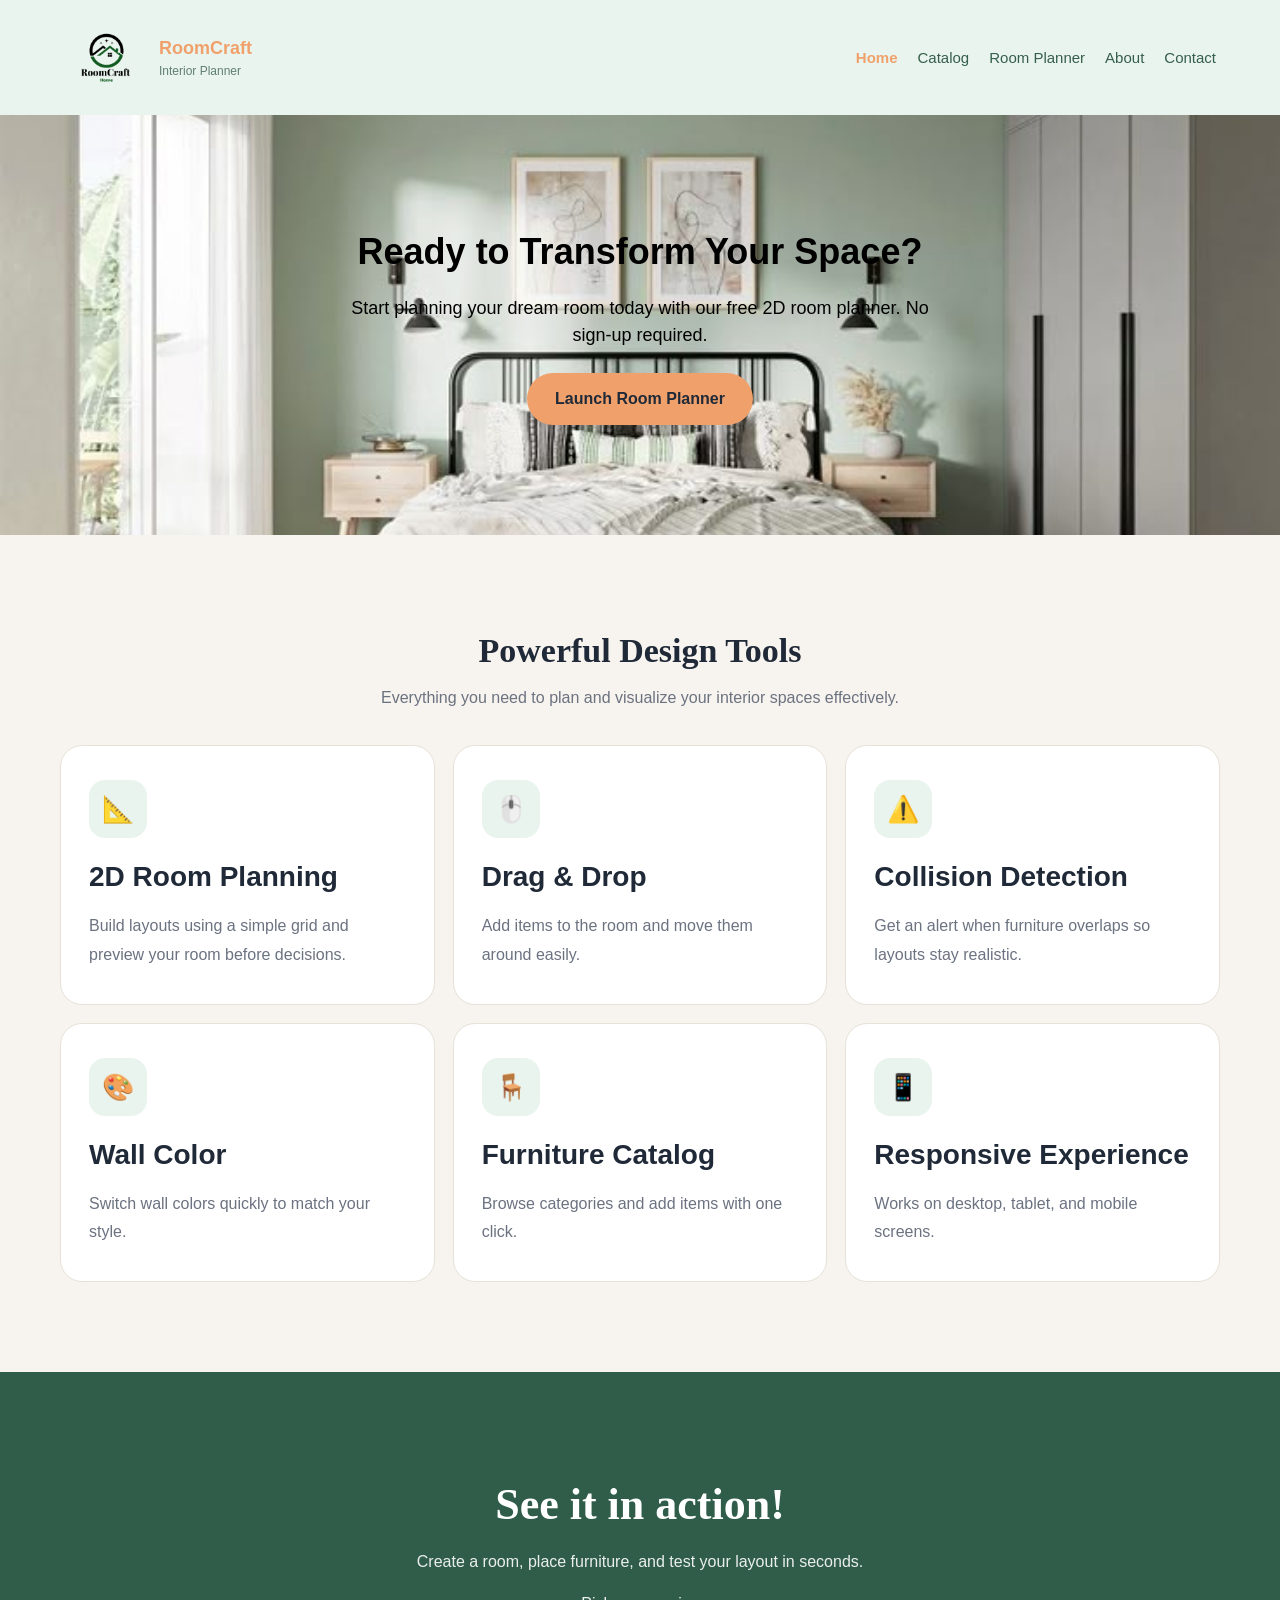
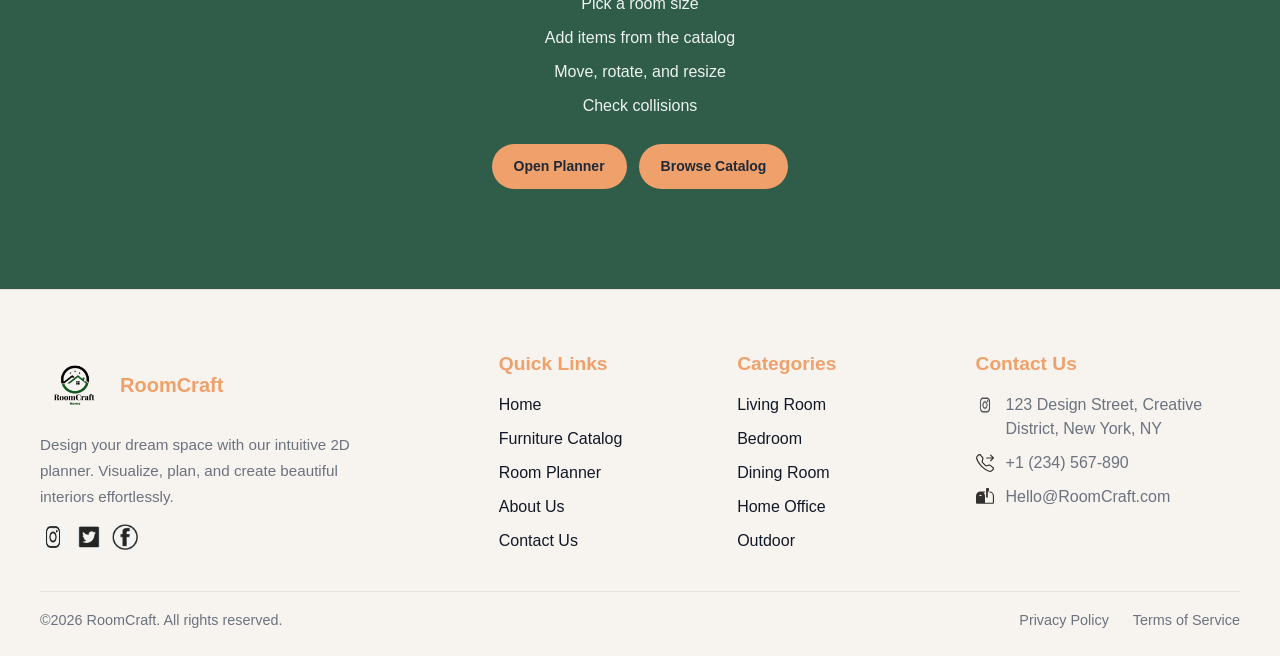
==== index.html @ 0f89c503 "uploaded everything 18/1" ====
<!DOCTYPE html>
<html lang="en">

<head>
  <meta charset="UTF-8" />
  <meta name="viewport" content="width=device-width, initial-scale=1.0" />
  <title>RoomCraft | Home</title>

  <link rel="stylesheet" href="./index.css">

</head>

<body>
  

 <header class="mainNavbar">

  <div class="navLogo">
    <a href="index.html" class="logo" aria-label="RoomCraft Home">
      <img src="/images/LOGO.png" alt="RoomCraft" class="logo-image">
      <span class="logo-text">
        <span class="logo-name">RoomCraft</span>
        <span class="logo-tagline">Interior Planner</span>
      </span>
    </a>
  </div>

  <button class="hamburgerBtn" id="hamburgerBtn" aria-label="Toggle menu">
    <span class="bar"></span>
    <span class="bar"></span>
    <span class="bar"></span>
  </button>

  <nav aria-label="Main navigation">
    <ul class="navLinks">
      <li><a href="index.html" aria-current="page">Home</a></li>
      <li><a href="catalog.html">Catalog</a></li>
      <li><a href="planner.html">Room Planner</a></li>
      <li><a href="about.html">About</a></li>
      <li><a href="contactUs.html">Contact</a></li>
    </ul>
  </nav>

</header>



  <main id="main">
    <section class="cta-section" aria-label="Room planner call to action">
      <div class="cta-container">

        <h1 class="cta-title">
          Ready to Transform Your Space?
        </h1>

        <p class="cta-description">
          Start planning your dream room today with our free 2D room planner.
          No sign-up required.
        </p>

        <a href="planner.html" class="button">
          Launch Room Planner
        </a>

      </div>
    </section>

    <section class="tools-section" aria-label="Design tools">
      <div class="tools-container">
        <header class="section-header">
          <h2 class="section-title">Powerful Design Tools</h2>
          <p class="section-subtitle">
            Everything you need to plan and visualize your interior spaces effectively.
          </p>
        </header>

        <div class="tools-grid">
  <article class="tool-card">
  <div class="tool-icon" aria-hidden="true">📐</div>
  <h3 class="tool-title">2D Room Planning</h3>
  <p class="tool-text">
    Build layouts using a simple grid and preview your room before decisions.
  </p>
</article>

<article class="tool-card">
  <div class="tool-icon" aria-hidden="true">🖱️</div>
  <h3 class="tool-title">Drag &amp; Drop</h3>
  <p class="tool-text">
    Add items to the room and move them around easily.
  </p>
</article>

<article class="tool-card">
  <div class="tool-icon" aria-hidden="true">⚠️</div>
  <h3 class="tool-title">Collision Detection</h3>
  <p class="tool-text">
    Get an alert when furniture overlaps so layouts stay realistic.
  </p>
</article>

<article class="tool-card">
  <div class="tool-icon" aria-hidden="true">🎨</div>
  <h3 class="tool-title">Wall Color</h3>
  <p class="tool-text">
    Switch wall colors quickly to match your style.
  </p>
</article>

<article class="tool-card">
  <div class="tool-icon" aria-hidden="true">🪑</div>
  <h3 class="tool-title">Furniture Catalog</h3>
  <p class="tool-text">
    Browse categories and add items with one click.
  </p>
</article>

<article class="tool-card">
  <div class="tool-icon" aria-hidden="true">📱</div>
  <h3 class="tool-title">Responsive Experience</h3>
  <p class="tool-text">
    Works on desktop, tablet, and mobile screens.
  </p>
</article>

</div>
      </div>
    </section>

   <section class="home-preview-section" aria-label="Preview">
  <div class="preview-container">
    <div class="preview-text">
      <h2 class="section-title">See it in action!</h2>
      <p class="section-subtitle">
        Create a room, place furniture, and test your layout in seconds.
      </p>

      <ul class="preview-list">
        <li>Pick a room size</li>
        <li>Add items from the catalog</li>
        <li>Move, rotate, and resize</li>
        <li>Check collisions</li>
      </ul>

      <div class="preview-actions">
        <a class="button" href="planner.html">Open Planner</a>
        <a class="button" href="catalog.html">Browse Catalog</a>
      </div>
    </div>

  </div>
</section>


  </main>

  <footer>
        <div class="footerContainer">

            <div class="footerBrand">
                <div class="footerLogo">
                    <img src="/images/LOGO.png" alt="website logo" class="logoIcon">
                    <span class="logoText">RoomCraft</span>
                </div>
                <p class="footerBrandDescription">
                    Design your dream space with our intuitive 2D planner. Visualize, plan, and create beautiful
                    interiors effortlessly.
                </p>
                <div class="socialMediaIcons">
                    <a href="www.instagram.com"><img src="/images/instegarmIcon.png" alt="room designer instegram"></a>
                    <a href="www.twitter.com"><img src="/images/twitter.png" alt="room designer twitter"></a>
                    <a href="www.facebook.com"><img src="/images/facebook.png" alt="room designer facebook"></a>

                </div>
            </div>

            <div class="footerSection">
                <h3>Quick Links</h3>
                <ul class="footerLinks">
                    <li><a href="index.html">Home</a></li>
                    <li><a href="catalog.html">Furniture Catalog</a></li>
                    <li><a href="planner.html">Room Planner</a></li>
                    <li><a href="about.html">About Us</a></li>
                    <li><a href=".......">Contact Us</a></li>
                </ul>
            </div>

            <div class="footerCategories">
                <h3>Categories</h3>
                <ul class="footerLinks">
                    <li><a href="..........">Living Room</a></li>
                    <li><a href=".........">Bedroom</a></li>
                    <li><a href=".........">Dining Room</a></li>
                    <li><a href=".....">Home Office</a></li>
                    <li><a href="........">Outdoor</a></li>
                </ul>
            </div>

            <div class="footerContactUs">
                <h3>Contact Us</h3>
                <ul class="footerContactOptions">
                    <li>
                        <img src="/images/instegarmIcon.png" alt="location icon" class="contactUsIcons">
                        <!-- span is inline unlike p -->
                        <span>123 Design Street, Creative District, New York, NY</span>
                    </li>
                    <li>
                        <img src="/images/telephone-forward-Clear.svg" alt="phone number icon" class="contactUsIcons">
                        <span>+1 (234) 567-890</span>
                    </li>
                    <li>
                        <img src="/images/mailboxBlack-flag.svg" alt="email icon" class="contactUsIcons">
                        <span>Hello@RoomCraft.com</span>
                    </li>
                </ul>
            </div>
        </div>

        <div class="footerBottom">
            <!-- &copy = c in a circle -->
            <p>&copy;2026 RoomCraft. All rights reserved.</p>
            <div class="footerLegalyLinks">
                <a href=".....">Privacy Policy</a>
                <a href=".....">Terms of Service</a>
            </div>
        </div>
    </footer>
<script src="index.js"></script>

</body>
</html>
---- index.css ----
/* RESET */
* {
  margin: 0;
  padding: 0;
  box-sizing: border-box;
}

/* BASE */
body {
  font-family: "Assistant", sans-serif;
  line-height: 1.5;
  font-optical-sizing: auto;
  color: #1f2937;
}

/* CONTAINERS */
.cta-container,
.tools-container,
.preview-container,
.footer-container {
  max-width: 1200px;
  margin: 0 auto;
  padding: 20px;
}

/* BUTTON */
.button {
  display: inline-block;
  padding: 12px 24px;
  text-decoration: none;
  font-size: 16px;
  font-weight: 600;
  border-radius: 8px;
  cursor: pointer;
}

/* NAVBAR */
.mainNavbar {
  position: sticky;
  top: 0;
  z-index: 9999;
  background-color: #eaf4ee;
  display: flex;
  align-items: center;
  justify-content: space-between;
  min-height: 72px;
  padding: 15px 5%;
}

/* LOGO */
.logo {
  text-decoration: none;
  display: flex;
  align-items: center;
  gap: 10px;
}

.logo-image {
  height: 85px;
  width: auto;
  display: block;
}

.logo-name {
  color: #f0a16b;
  font-size: 18px;
  font-weight: 700;
}

.logo-tagline {
  color: #5f7f71;
  font-size: 12px;
  display: block;
}

/* NAV LINKS */
.navLinks {
  list-style: none;
  display: flex;
  gap: 20px;
  align-items: center;
}

.navLinks a {
  text-decoration: none;
  color: #355f4b;
  font-size: 15px;
  font-weight: 500;
  padding: 0;
  border-radius: 0;
  background: transparent;
  transition: color 0.2s;
}

.navLinks a:hover {
  background: transparent;
  color: #f0a16b;
  font-weight: 700;
}

.navLinks a[aria-current="page"] {
  background: transparent;
  color: #f0a16b;
  font-weight: 700;
}

/* HEADER BUTTON */
.header-actions .button {
  background-color: #f0a16b;
  color: #1f2937;
  border-radius: 999px;
  padding: 10px 16px;
  font-size: 14px;
  font-weight: 700;
  transition: background-color 0.2s;
}

.header-actions .button:hover {
  background-color: #e89358;
}

/* HAMBURGER */
.hamburgerBtn {
  display: none;
  background: none;
  border: none;
  padding: 0;
  cursor: pointer;
}

.hamburgerBtn .bar {
  display: block;
  width: 25px;
  height: 3px;
  background-color: #355f4b;
  margin: 5px auto;
  transition: all 0.3s ease-in-out;
}

/* HERO */
.cta-section {
  position: relative;
  padding: 90px 20px;
  text-align: center;
  color: #000000;
  background-image: url("/images/ROOM.jpg");
  background-size: cover;
  background-position: center;
  background-repeat: no-repeat;
}

.cta-title {
  font-size: 36px;
  margin-bottom: 16px;
}

.cta-description {
  max-width: 600px;
  margin: 0 auto 24px;
  font-size: 18px;
}

.cta-section .button {
  background-color: #f0a16b;
  color: #1f2937;
  padding: 14px 28px;
  border-radius: 999px;
}

.cta-section .button:hover {
  background-color: #e89358;
}

/* TOOLS SECTION */
.tools-section {
  background-color: #f7f3ee;
  padding: 70px 20px;
}

.section-header {
  text-align: center;
  margin-bottom: 35px;
}

.section-title {
  font-family: "Georgia", "Times New Roman", serif;
  font-size: 34px;
  color: #1f2937;
  margin-bottom: 10px;
}

.section-subtitle {
  color: #6b7280;
  max-width: 650px;
  margin: 0 auto;
  font-size: 16px;
}

.tools-grid {
  display: grid;
  grid-template-columns: repeat(3, 1fr);
  gap: 18px;
}

.tool-card {
  background-color: #ffffff;
  border: 1px solid #e7e1d8;
  border-radius: 22px;
  padding: 34px 28px;
  box-shadow: none;
  transition: transform 0.2s, box-shadow 0.2s;
}

.tool-card:hover {
  box-shadow: 0 14px 30px rgba(0,0,0,0.08);
  transform: translateY(-3px);
}

.tool-icon {
  width: 58px;
  height: 58px;
  border-radius: 16px;
  background-color: #eaf4ee;
  display: flex;
  align-items: center;
  justify-content: center;
  margin-bottom: 18px;
  font-size: 26px;
  line-height: 1;
}

.tool-title {
  font-size: 28px;
  margin-bottom: 14px;
  color: #1f2937;
}

.tool-text {
  font-size: 16px;
  line-height: 1.8;
  color: #6b7280;
}

/* HOME PREVIEW SECTION */
.home-preview-section {
  background-color: #2f5d4a;
  padding: 80px 20px;
}

.home-preview-section .preview-container {
  display: flex;
  align-items: center;
  justify-content: space-between;
  gap: 32px;
}

.home-preview-section .preview-text {
  flex: 1;
  text-align: center;
  max-width: 720px;
  margin: 0 auto;
}

.home-preview-section .section-title {
  color: #ffffff;
  font-size: 44px;
  margin-bottom: 12px;
}

.home-preview-section .section-subtitle {
  color: rgba(255, 255, 255, 0.9);
  font-size: 16px;
  max-width: 560px;
  margin: 0 auto 18px;
}

.home-preview-section .preview-list {
  list-style: none;
  padding: 0;
  margin: 18px auto 0;
  max-width: 420px;
  color: rgba(255, 255, 255, 0.92);
}

.home-preview-section .preview-list li {
  margin: 10px 0;
}

.home-preview-section .preview-actions {
  margin-top: 26px;
  display: flex;
  justify-content: center;
  gap: 12px;
  flex-wrap: wrap;
}

.home-preview-section .button {
  background-color: #f0a16b;
  color: #1f2937;
  border-radius: 999px;
  padding: 12px 22px;
  font-size: 14px;
  font-weight: 700;
  text-decoration: none;
  display: inline-flex;
  align-items: center;
  justify-content: center;
  transition: background-color 0.2s, transform 0.2s;
}

.home-preview-section .button:hover {
  background-color: #e89358;
  transform: translateY(-2px);
}

/* PREVIEW IMAGE */
.preview-media img {
  width: 100%;
  height: auto;
  display: block;
  border-radius: 16px;
  border: 1px solid #e7e1d8;
}

/* FOOTER (looks like the screenshot) */
footer {
  background-color: #f7f3ee;
  border-top: 1px solid #e7e1d8;
  padding: 60px 20px 24px;
  margin-top: 0;
  color: #1f2937;
}

/* 4 columns on desktop */
.footerContainer {
  align-items: start;
  max-width: 1200px;
  margin: 0 auto;
  display: grid;
  grid-template-columns: 2fr 1fr 1fr 1.2fr;
  gap: 18px;
  padding: 0;
}

/* titles */
footer h3 {
  margin-top: 0;
  color: #f0a16b;
  font-size: 1.2rem;
  margin-bottom: 14px;
  font-weight: 700;
}

/* brand block */
.footerBrandDescription {
  font-size: 0.95rem;
  color: #6b7280;
  max-width: 320px;
  line-height: 1.7;
  margin-top: 10px;
}

.footerLogo {
  display: flex;
  align-items: center;
  gap: 10px;
  margin-bottom: 12px;
}

.footerLogo img {
  width: 70px;
  height: auto;
  object-fit: contain;
  mix-blend-mode: multiply;
}

.logoText {
  font-weight: 700;
  font-size: 1.25rem;
  color: #f0a16b;
}

/* social */
.socialMediaIcons {
  display: flex;
  gap: 10px;
  margin-top: 14px;
}

.socialMediaIcons img {
  width: 26px;
  height: 26px;
  display: block;
  opacity: 0.85;
}

/* lists */
.footerLinks,
.footerContactOptions {
  list-style: none;
  padding: 0;
  margin: 0;
}

.footerLinks li,
.footerContactOptions li {
  margin-bottom: 10px;
}

/* links */
.footerLinks a,
.footerContactOptions a {
  color: #111827;
  text-decoration: none;
}

.footerLinks a:hover,
.footerContactOptions a:hover {
  text-decoration: underline;
  color: #2f5d4a;
}

/* contact rows with icons */
.footerContactOptions li {
  display: flex;
  align-items: flex-start;
  gap: 12px;
  color: #6b7280;
}

.contactUsIcons {
  width: 18px;
  height: 18px;
  opacity: 0.8;
  margin-top: 3px;
}

/* bottom bar */
.footerBottom {
  max-width: 1200px;
  margin: 28px auto 0;
  padding-top: 18px;
  border-top: 1px solid #e7e1d8;
  display: flex;
  align-items: center;
  justify-content: space-between;
  gap: 12px;
  font-size: 0.9rem;
  color: #6b7280;
}

.footerBottom p {
  margin: 0;
}

.footerLegalyLinks a {
  color: #6b7280;
  text-decoration: none;
  margin-left: 20px;
}

.footerLegalyLinks a:hover {
  text-decoration: underline;
  color: #2f5d4a;
}

/* responsive footer */
@media (max-width: 900px) {
  .footerContainer {
    grid-template-columns: 1fr 1fr;
  }
}

@media (max-width: 480px) {
  .footerContainer {
    grid-template-columns: 1fr;
  }

  .footerBottom {
    flex-direction: column;
    text-align: center;
  }

  .footerLegalyLinks a {
    margin-left: 12px;
    margin-right: 12px;
  }
}

/* RESPONSIVE */
@media (max-width: 1024px) {
  .tools-grid {
    grid-template-columns: repeat(2, 1fr);
  }

  .home-preview-section .preview-container {
    flex-direction: column;
  }
}

@media (max-width: 768px) {
  /* hamburger visible like catalog */
  .mainNavbar {
    position: relative;
    flex-wrap: wrap;
    gap: 10px;
  }

  .hamburgerBtn {
    display: block;
  }

  .navLinks {
    display: none;
    flex-direction: column;
    width: 100%;
    position: absolute;
    top: 72px;
    left: 0;
    background-color: #eaf4ee;
    padding: 20px 0;
    box-shadow: 0 5px 10px rgba(0,0,0,0.1);
    text-align: center;
    gap: 22px;
    z-index: 100;
  }

  .navLinks.nav-active {
    display: flex;
  }

  .navLinks a {
    width: 100%;
    text-align: center;
    font-size: 18px;
  }

  .tools-grid {
    grid-template-columns: 1fr;
  }

  @media (min-width: 768px) {
    .footerBottom {
      flex-direction: row;
      justify-content: space-between;
    }
  }
}

@media (min-width: 768px) {
  .footerBottom {
    flex-direction: row;
    justify-content: space-between;
  }
}

@media (max-width: 480px) {
  .cta-title {
    font-size: 28px;
  }

  .cta-description {
    font-size: 16px;
  }

  .home-preview-section .section-title {
    font-size: 34px;
  }
}
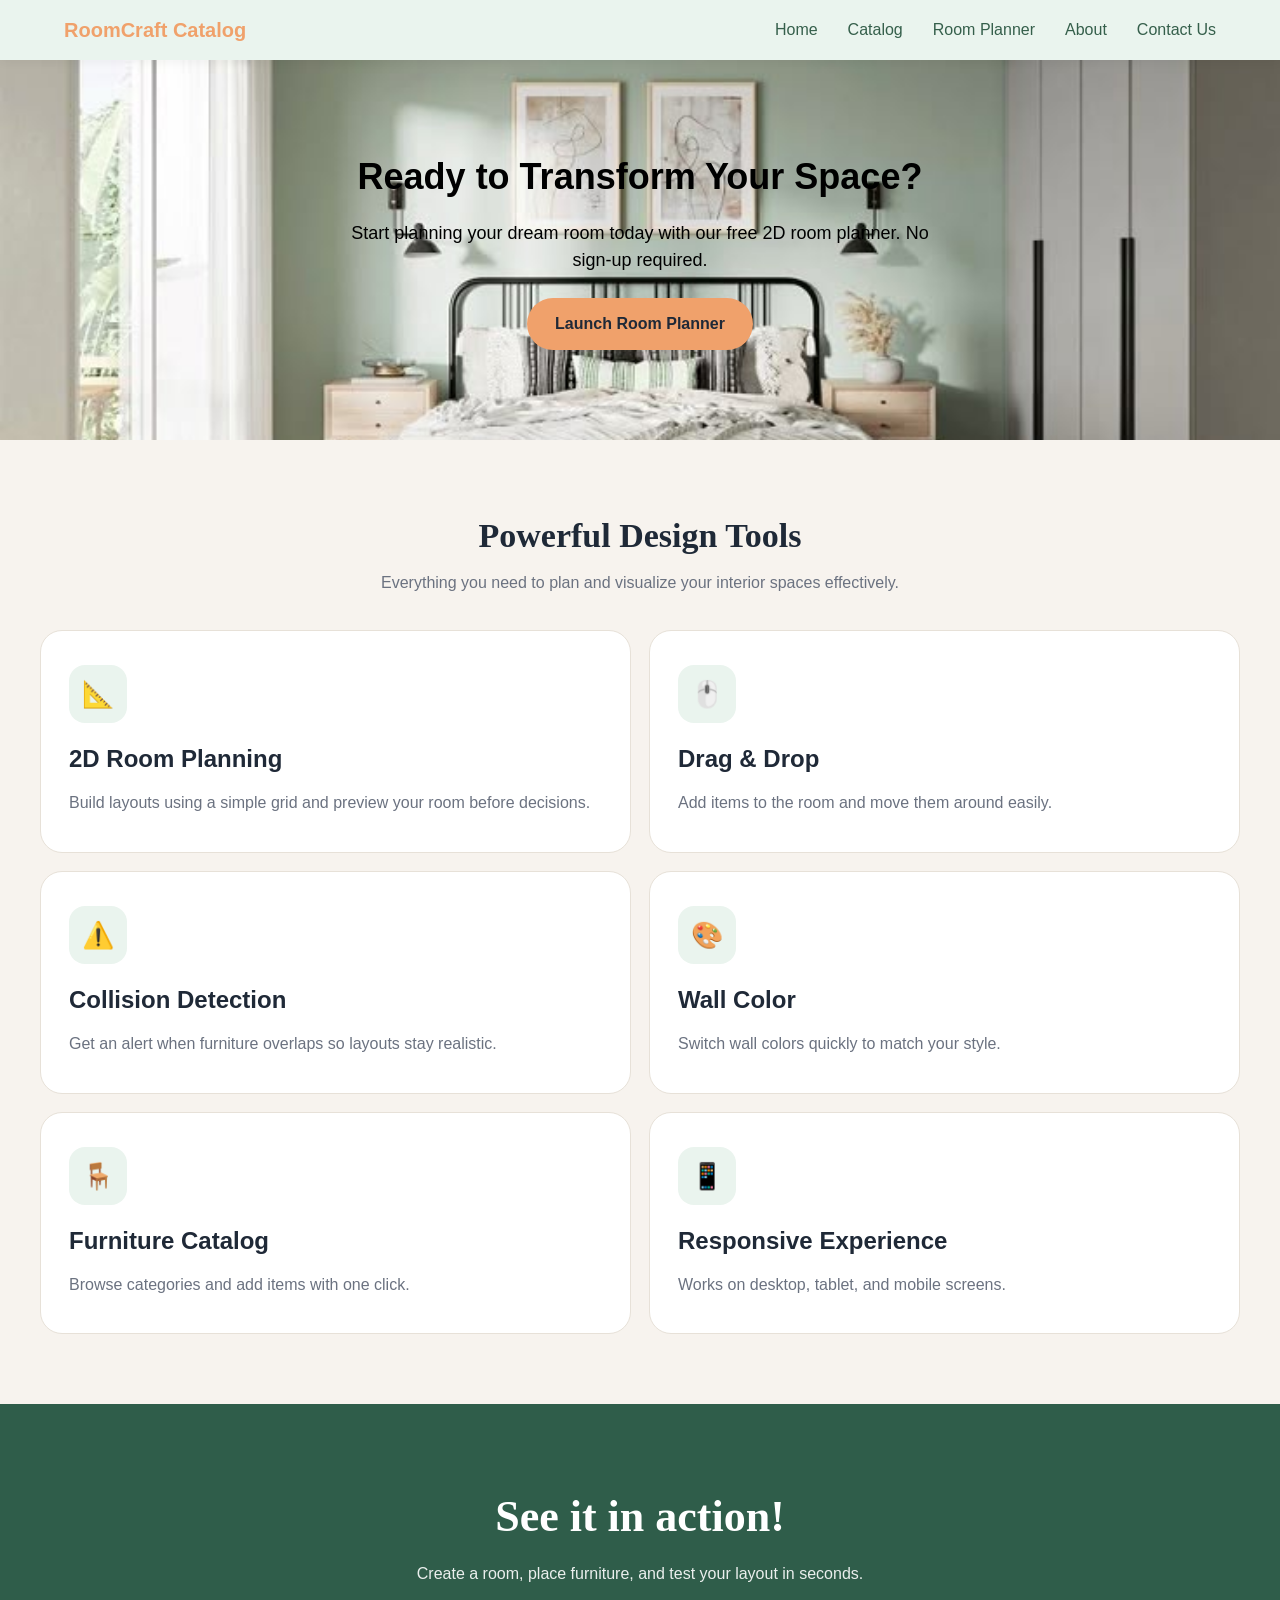
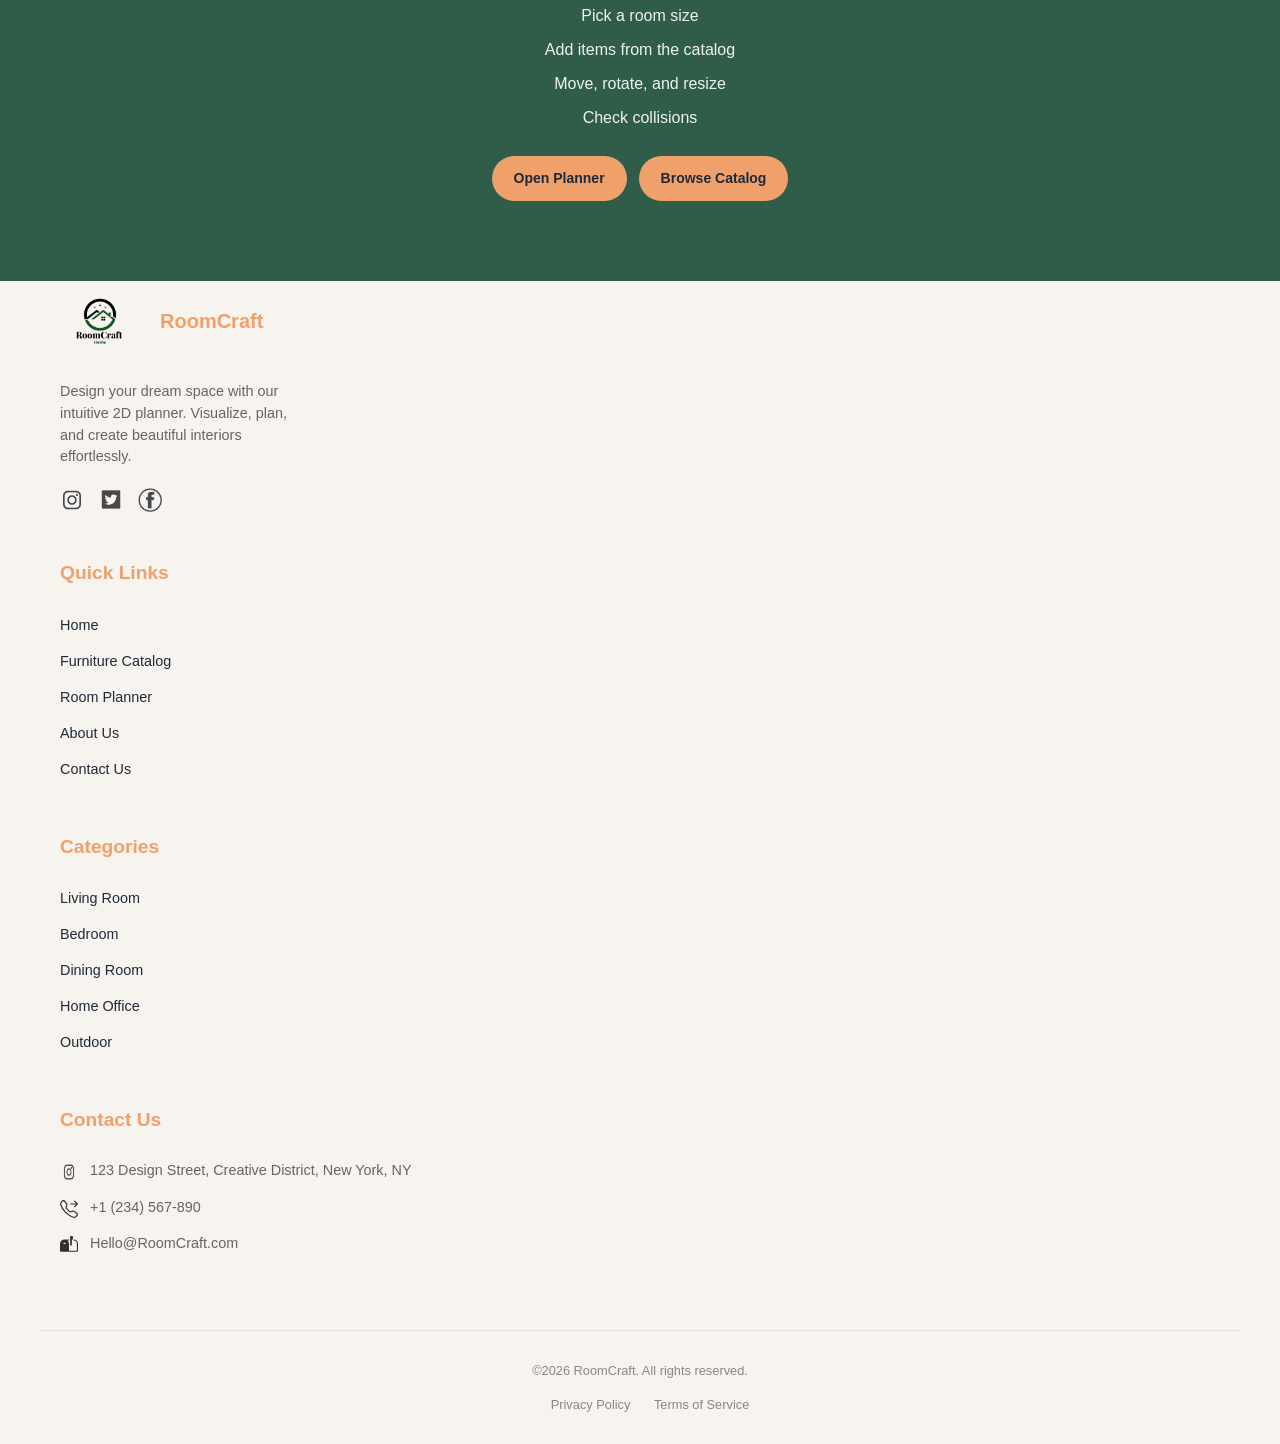
==== commit c249e40e: "Arrange the header and textt on the home page" ====
--- a/index.html
+++ b/index.html
@@ -10,156 +10,129 @@
 
 </head>
 
+  
+
 <body>
-  
-
- <header class="mainNavbar">
-
-  <div class="navLogo">
-    <a href="index.html" class="logo" aria-label="RoomCraft Home">
-      <img src="/images/LOGO.png" alt="RoomCraft" class="logo-image">
-      <span class="logo-text">
-        <span class="logo-name">RoomCraft</span>
-        <span class="logo-tagline">Interior Planner</span>
-      </span>
-    </a>
-  </div>
-
-  <button class="hamburgerBtn" id="hamburgerBtn" aria-label="Toggle menu">
-    <span class="bar"></span>
-    <span class="bar"></span>
-    <span class="bar"></span>
-  </button>
-
-  <nav aria-label="Main navigation">
-    <ul class="navLinks">
-      <li><a href="index.html" aria-current="page">Home</a></li>
-      <li><a href="catalog.html">Catalog</a></li>
-      <li><a href="planner.html">Room Planner</a></li>
-      <li><a href="about.html">About</a></li>
-      <li><a href="contactUs.html">Contact</a></li>
-    </ul>
-  </nav>
-
-</header>
-
-
-
-  <main id="main">
-    <section class="cta-section" aria-label="Room planner call to action">
-      <div class="cta-container">
-
-        <h1 class="cta-title">
-          Ready to Transform Your Space?
-        </h1>
-
-        <p class="cta-description">
-          Start planning your dream room today with our free 2D room planner.
-          No sign-up required.
+    <header class="mainNavbar">
+
+        <div class="navLogo">
+            <span class="logoText">RoomCraft Catalog</span>
+        </div>
+
+        <button class="hamburgerBtn" id="hamburgerBtn">
+            <span class="bar"></span>
+            <span class="bar"></span>
+            <span class="bar"></span>
+        </button>
+
+        <nav>
+            <ul class="navLinks">
+                <li><a href="index.html">Home</a></li>
+                <li><a href="catalog.html">Catalog</a></li>
+                <li><a href="planner.html">Room Planner</a></li>
+                <li><a href="about.html">About</a></li>
+                <li><a href="contactUs.html">Contact Us</a></li>
+            </ul>
+        </nav>
+
+    </header>
+
+
+
+
+ <main id="main">
+  <section class="ctaSection" aria-label="Room planner call to action">
+    <div class="ctaContainer container">
+      <h1 class="ctaTitle">Ready to Transform Your Space?</h1>
+
+      <p class="ctaDescription">
+        Start planning your dream room today with our free 2D room planner.
+        No sign-up required.
+      </p>
+
+      <a href="planner.html" class="button">Launch Room Planner</a>
+    </div>
+  </section>
+
+  <section class="toolsSection" aria-label="Design tools">
+    <div class="toolsContainer container">
+      <header class="sectionHeader">
+        <h2 class="sectionTitle">Powerful Design Tools</h2>
+        <p class="sectionSubtitle">
+          Everything you need to plan and visualize your interior spaces effectively.
         </p>
-
-        <a href="planner.html" class="button">
-          Launch Room Planner
-        </a>
-
-      </div>
-    </section>
-
-    <section class="tools-section" aria-label="Design tools">
-      <div class="tools-container">
-        <header class="section-header">
-          <h2 class="section-title">Powerful Design Tools</h2>
-          <p class="section-subtitle">
-            Everything you need to plan and visualize your interior spaces effectively.
-          </p>
-        </header>
-
-        <div class="tools-grid">
-  <article class="tool-card">
-  <div class="tool-icon" aria-hidden="true">📐</div>
-  <h3 class="tool-title">2D Room Planning</h3>
-  <p class="tool-text">
-    Build layouts using a simple grid and preview your room before decisions.
-  </p>
-</article>
-
-<article class="tool-card">
-  <div class="tool-icon" aria-hidden="true">🖱️</div>
-  <h3 class="tool-title">Drag &amp; Drop</h3>
-  <p class="tool-text">
-    Add items to the room and move them around easily.
-  </p>
-</article>
-
-<article class="tool-card">
-  <div class="tool-icon" aria-hidden="true">⚠️</div>
-  <h3 class="tool-title">Collision Detection</h3>
-  <p class="tool-text">
-    Get an alert when furniture overlaps so layouts stay realistic.
-  </p>
-</article>
-
-<article class="tool-card">
-  <div class="tool-icon" aria-hidden="true">🎨</div>
-  <h3 class="tool-title">Wall Color</h3>
-  <p class="tool-text">
-    Switch wall colors quickly to match your style.
-  </p>
-</article>
-
-<article class="tool-card">
-  <div class="tool-icon" aria-hidden="true">🪑</div>
-  <h3 class="tool-title">Furniture Catalog</h3>
-  <p class="tool-text">
-    Browse categories and add items with one click.
-  </p>
-</article>
-
-<article class="tool-card">
-  <div class="tool-icon" aria-hidden="true">📱</div>
-  <h3 class="tool-title">Responsive Experience</h3>
-  <p class="tool-text">
-    Works on desktop, tablet, and mobile screens.
-  </p>
-</article>
-
-</div>
-      </div>
-    </section>
-
-   <section class="home-preview-section" aria-label="Preview">
-  <div class="preview-container">
-    <div class="preview-text">
-      <h2 class="section-title">See it in action!</h2>
-      <p class="section-subtitle">
-        Create a room, place furniture, and test your layout in seconds.
-      </p>
-
-      <ul class="preview-list">
-        <li>Pick a room size</li>
-        <li>Add items from the catalog</li>
-        <li>Move, rotate, and resize</li>
-        <li>Check collisions</li>
-      </ul>
-
-      <div class="preview-actions">
-        <a class="button" href="planner.html">Open Planner</a>
-        <a class="button" href="catalog.html">Browse Catalog</a>
+      </header>
+
+      <div class="toolsGrid">
+        <article class="toolCard">
+          <div class="toolIcon" aria-hidden="true">📐</div>
+          <h3 class="toolTitle">2D Room Planning</h3>
+          <p class="toolText">Build layouts using a simple grid and preview your room before decisions.</p>
+        </article>
+
+        <article class="toolCard">
+          <div class="toolIcon" aria-hidden="true">🖱️</div>
+          <h3 class="toolTitle">Drag &amp; Drop</h3>
+          <p class="toolText">Add items to the room and move them around easily.</p>
+        </article>
+
+        <article class="toolCard">
+          <div class="toolIcon" aria-hidden="true">⚠️</div>
+          <h3 class="toolTitle">Collision Detection</h3>
+          <p class="toolText">Get an alert when furniture overlaps so layouts stay realistic.</p>
+        </article>
+
+        <article class="toolCard">
+          <div class="toolIcon" aria-hidden="true">🎨</div>
+          <h3 class="toolTitle">Wall Color</h3>
+          <p class="toolText">Switch wall colors quickly to match your style.</p>
+        </article>
+
+        <article class="toolCard">
+          <div class="toolIcon" aria-hidden="true">🪑</div>
+          <h3 class="toolTitle">Furniture Catalog</h3>
+          <p class="toolText">Browse categories and add items with one click.</p>
+        </article>
+
+        <article class="toolCard">
+          <div class="toolIcon" aria-hidden="true">📱</div>
+          <h3 class="toolTitle">Responsive Experience</h3>
+          <p class="toolText">Works on desktop, tablet, and mobile screens.</p>
+        </article>
       </div>
     </div>
-
-  </div>
-</section>
-
-
-  </main>
-
-  <footer>
+  </section>
+
+  <section class="homePreviewSection" aria-label="Preview">
+    <div class="previewContainer container">
+      <div class="previewText">
+        <h2 class="sectionTitle">See it in action!</h2>
+        <p class="sectionSubtitle">
+          Create a room, place furniture, and test your layout in seconds.
+        </p>
+
+        <ul class="previewList">
+          <li>Pick a room size</li>
+          <li>Add items from the catalog</li>
+          <li>Move, rotate, and resize</li>
+          <li>Check collisions</li>
+        </ul>
+
+        <div class="previewActions">
+          <a class="button" href="planner.html">Open Planner</a>
+          <a class="button" href="catalog.html">Browse Catalog</a>
+        </div>
+      </div>
+    </div>
+  </section>
+</main>
+
+   <footer>
         <div class="footerContainer">
 
             <div class="footerBrand">
                 <div class="footerLogo">
-                    <img src="/images/LOGO.png" alt="website logo" class="logoIcon">
+                    <img src="./images/LOGO.png" alt="website logo" class="logoIcon">
                     <span class="logoText">RoomCraft</span>
                 </div>
                 <p class="footerBrandDescription">
@@ -167,9 +140,9 @@
                     interiors effortlessly.
                 </p>
                 <div class="socialMediaIcons">
-                    <a href="www.instagram.com"><img src="/images/instegarmIcon.png" alt="room designer instegram"></a>
-                    <a href="www.twitter.com"><img src="/images/twitter.png" alt="room designer twitter"></a>
-                    <a href="www.facebook.com"><img src="/images/facebook.png" alt="room designer facebook"></a>
+                    <a href="www.instagram.com"><img src="./images/instegarmIcon.png" alt="room designer instegram"></a>
+                    <a href="www.twitter.com"><img src="./images/twitter.png" alt="room designer twitter"></a>
+                    <a href="www.facebook.com"><img src="./images/facebook.png" alt="room designer facebook"></a>
 
                 </div>
             </div>
@@ -181,7 +154,7 @@
                     <li><a href="catalog.html">Furniture Catalog</a></li>
                     <li><a href="planner.html">Room Planner</a></li>
                     <li><a href="about.html">About Us</a></li>
-                    <li><a href=".......">Contact Us</a></li>
+                    <li><a href="contactUs.html">Contact Us</a></li>
                 </ul>
             </div>
 
@@ -200,16 +173,16 @@
                 <h3>Contact Us</h3>
                 <ul class="footerContactOptions">
                     <li>
-                        <img src="/images/instegarmIcon.png" alt="location icon" class="contactUsIcons">
+                        <img src="./images/instegarmIcon.png" alt="location icon" class="contactUsIcons">
                         <!-- span is inline unlike p -->
                         <span>123 Design Street, Creative District, New York, NY</span>
                     </li>
                     <li>
-                        <img src="/images/telephone-forward-Clear.svg" alt="phone number icon" class="contactUsIcons">
+                        <img src="./images/telephone-forward-Clear.svg" alt="phone number icon" class="contactUsIcons">
                         <span>+1 (234) 567-890</span>
                     </li>
                     <li>
-                        <img src="/images/mailboxBlack-flag.svg" alt="email icon" class="contactUsIcons">
+                        <img src="./images/mailboxBlack-flag.svg" alt="email icon" class="contactUsIcons">
                         <span>Hello@RoomCraft.com</span>
                     </li>
                 </ul>
@@ -228,4 +201,5 @@
 <script src="index.js"></script>
 
 </body>
+
 </html>
--- a/index.css
+++ b/index.css
@@ -5,25 +5,23 @@
   box-sizing: border-box;
 }
 
-/* BASE */
+/* PAGE BASE */
+html,
+body {
+  width: 100%;
+  height: 100%;
+}
+
 body {
   font-family: "Assistant", sans-serif;
+  background-color: #f7f3ee;
+  color: #1f2937;
   line-height: 1.5;
-  font-optical-sizing: auto;
-  color: #1f2937;
-}
-
-/* CONTAINERS */
-.cta-container,
-.tools-container,
-.preview-container,
-.footer-container {
-  max-width: 1200px;
-  margin: 0 auto;
-  padding: 20px;
-}
-
-/* BUTTON */
+  margin: 0;
+  padding: 0;
+}
+
+/* SHARED */
 .button {
   display: inline-block;
   padding: 12px 24px;
@@ -34,189 +32,129 @@
   cursor: pointer;
 }
 
-/* NAVBAR */
+/* NAVBAR  */
 .mainNavbar {
+  display: flex;
+  justify-content: space-between;
+  align-items: center;
+  padding: 15px 5%;
+  background-color: #eaf4ee;
+  box-shadow: 0 2px 10px rgba(0, 0, 0, 0.05);
   position: sticky;
   top: 0;
-  z-index: 9999;
-  background-color: #eaf4ee;
-  display: flex;
-  align-items: center;
-  justify-content: space-between;
-  min-height: 72px;
-  padding: 15px 5%;
-}
-
-/* LOGO */
-.logo {
-  text-decoration: none;
-  display: flex;
-  align-items: center;
-  gap: 10px;
-}
-
-.logo-image {
-  height: 85px;
-  width: auto;
-  display: block;
-}
-
-.logo-name {
-  color: #f0a16b;
-  font-size: 18px;
-  font-weight: 700;
-}
-
-.logo-tagline {
-  color: #5f7f71;
-  font-size: 12px;
-  display: block;
-}
-
-/* NAV LINKS */
+  z-index: 1000;
+}
+
 .navLinks {
+  display: flex;
+  gap: 30px;
   list-style: none;
-  display: flex;
-  gap: 20px;
-  align-items: center;
+  align-items: center;
+  margin: 0;
+  padding: 0;
 }
 
 .navLinks a {
   text-decoration: none;
   color: #355f4b;
-  font-size: 15px;
   font-weight: 500;
-  padding: 0;
-  border-radius: 0;
-  background: transparent;
-  transition: color 0.2s;
+  transition: color 0.3s;
 }
 
 .navLinks a:hover {
-  background: transparent;
   color: #f0a16b;
   font-weight: 700;
 }
 
 .navLinks a[aria-current="page"] {
-  background: transparent;
   color: #f0a16b;
   font-weight: 700;
 }
 
-/* HEADER BUTTON */
-.header-actions .button {
-  background-color: #f0a16b;
-  color: #1f2937;
-  border-radius: 999px;
-  padding: 10px 16px;
-  font-size: 14px;
-  font-weight: 700;
-  transition: background-color 0.2s;
-}
-
-.header-actions .button:hover {
-  background-color: #e89358;
-}
-
-/* HAMBURGER */
 .hamburgerBtn {
   display: none;
-  background: none;
-  border: none;
-  padding: 0;
-  cursor: pointer;
-}
-
-.hamburgerBtn .bar {
-  display: block;
-  width: 25px;
-  height: 3px;
-  background-color: #355f4b;
-  margin: 5px auto;
-  transition: all 0.3s ease-in-out;
-}
-
-/* HERO */
-.cta-section {
-  position: relative;
+}
+
+/* HERO SECTION */
+.ctaSection {
   padding: 90px 20px;
   text-align: center;
-  color: #000000;
+  color: #000;
   background-image: url("/images/ROOM.jpg");
   background-size: cover;
   background-position: center;
   background-repeat: no-repeat;
 }
 
-.cta-title {
+.ctaTitle {
   font-size: 36px;
   margin-bottom: 16px;
 }
 
-.cta-description {
+.ctaDescription {
   max-width: 600px;
   margin: 0 auto 24px;
   font-size: 18px;
 }
 
-.cta-section .button {
+.ctaSection .button {
   background-color: #f0a16b;
   color: #1f2937;
   padding: 14px 28px;
   border-radius: 999px;
 }
 
-.cta-section .button:hover {
+.ctaSection .button:hover {
   background-color: #e89358;
 }
 
 /* TOOLS SECTION */
-.tools-section {
+.toolsSection {
   background-color: #f7f3ee;
   padding: 70px 20px;
 }
 
-.section-header {
+.sectionHeader {
   text-align: center;
   margin-bottom: 35px;
 }
 
-.section-title {
+.sectionTitle {
   font-family: "Georgia", "Times New Roman", serif;
   font-size: 34px;
   color: #1f2937;
   margin-bottom: 10px;
 }
 
-.section-subtitle {
+.sectionSubtitle {
   color: #6b7280;
   max-width: 650px;
   margin: 0 auto;
   font-size: 16px;
 }
 
-.tools-grid {
+.toolsGrid {
   display: grid;
-  grid-template-columns: repeat(3, 1fr);
+  grid-template-columns: 1fr 1fr;
   gap: 18px;
-}
-
-.tool-card {
+  max-width: 1200px;
+  margin: 0 auto;
+}
+
+.toolCard {
   background-color: #ffffff;
   border: 1px solid #e7e1d8;
   border-radius: 22px;
   padding: 34px 28px;
-  box-shadow: none;
   transition: transform 0.2s, box-shadow 0.2s;
 }
 
-.tool-card:hover {
-  box-shadow: 0 14px 30px rgba(0,0,0,0.08);
+.toolCard:hover {
+  box-shadow: 0 14px 30px rgba(0, 0, 0, 0.08);
   transform: translateY(-3px);
 }
 
-.tool-icon {
+.toolIcon {
   width: 58px;
   height: 58px;
   border-radius: 16px;
@@ -229,52 +167,49 @@
   line-height: 1;
 }
 
-.tool-title {
-  font-size: 28px;
-  margin-bottom: 14px;
-  color: #1f2937;
-}
-
-.tool-text {
+.toolTitle {
+  font-size: 24px;
+  margin-bottom: 12px;
+  color: #1f2937;
+}
+
+.toolText {
   font-size: 16px;
   line-height: 1.8;
   color: #6b7280;
 }
 
 /* HOME PREVIEW SECTION */
-.home-preview-section {
+.homePreviewSection {
   background-color: #2f5d4a;
   padding: 80px 20px;
 }
 
-.home-preview-section .preview-container {
-  display: flex;
-  align-items: center;
-  justify-content: space-between;
-  gap: 32px;
-}
-
-.home-preview-section .preview-text {
-  flex: 1;
+.previewContainer {
+  max-width: 1200px;
+  margin: 0 auto;
+}
+
+.previewText {
   text-align: center;
   max-width: 720px;
   margin: 0 auto;
 }
 
-.home-preview-section .section-title {
+.homePreviewSection .sectionTitle {
   color: #ffffff;
   font-size: 44px;
   margin-bottom: 12px;
 }
 
-.home-preview-section .section-subtitle {
+.homePreviewSection .sectionSubtitle {
   color: rgba(255, 255, 255, 0.9);
   font-size: 16px;
   max-width: 560px;
   margin: 0 auto 18px;
 }
 
-.home-preview-section .preview-list {
+.previewList {
   list-style: none;
   padding: 0;
   margin: 18px auto 0;
@@ -282,11 +217,11 @@
   color: rgba(255, 255, 255, 0.92);
 }
 
-.home-preview-section .preview-list li {
+.previewList li {
   margin: 10px 0;
 }
 
-.home-preview-section .preview-actions {
+.previewActions {
   margin-top: 26px;
   display: flex;
   justify-content: center;
@@ -294,138 +229,125 @@
   flex-wrap: wrap;
 }
 
-.home-preview-section .button {
+.homePreviewSection .button {
   background-color: #f0a16b;
   color: #1f2937;
   border-radius: 999px;
   padding: 12px 22px;
   font-size: 14px;
   font-weight: 700;
-  text-decoration: none;
   display: inline-flex;
   align-items: center;
   justify-content: center;
   transition: background-color 0.2s, transform 0.2s;
 }
 
-.home-preview-section .button:hover {
+.homePreviewSection .button:hover {
   background-color: #e89358;
   transform: translateY(-2px);
 }
 
-/* PREVIEW IMAGE */
-.preview-media img {
-  width: 100%;
-  height: auto;
-  display: block;
-  border-radius: 16px;
-  border: 1px solid #e7e1d8;
-}
-
-/* FOOTER (looks like the screenshot) */
-footer {
-  background-color: #f7f3ee;
-  border-top: 1px solid #e7e1d8;
-  padding: 60px 20px 24px;
-  margin-top: 0;
-  color: #1f2937;
-}
-
-/* 4 columns on desktop */
+/* FOOTER (same as catalog) */
+.footer {
+  background-color: #1f2937;
+  padding-top: 70px;
+  margin-top: 100px;
+  color: #555;
+  border-top: 1px solid #cfe3d8;
+}
+
 .footerContainer {
-  align-items: start;
   max-width: 1200px;
   margin: 0 auto;
+  padding: 0 1.25rem;
   display: grid;
-  grid-template-columns: 2fr 1fr 1fr 1.2fr;
-  gap: 18px;
-  padding: 0;
-}
-
-/* titles */
+  gap: 40px;
+  grid-template-columns: 1fr;
+}
+
 footer h3 {
-  margin-top: 0;
   color: #f0a16b;
   font-size: 1.2rem;
-  margin-bottom: 14px;
-  font-weight: 700;
-}
-
-/* brand block */
+  margin-bottom: 25px;
+  font-weight: 600;
+}
+
 .footerBrandDescription {
-  font-size: 0.95rem;
-  color: #6b7280;
-  max-width: 320px;
-  line-height: 1.7;
-  margin-top: 10px;
+  font-size: 0.9rem;
+  color: #666;
+  margin-bottom: 20px;
+  max-width: 250px;
 }
 
 .footerLogo {
   display: flex;
   align-items: center;
+  margin-bottom: 20px;
   gap: 10px;
-  margin-bottom: 12px;
 }
 
 .footerLogo img {
-  width: 70px;
+  width: 80px;
   height: auto;
   object-fit: contain;
+  margin-right: 10px;
   mix-blend-mode: multiply;
 }
 
 .logoText {
-  font-weight: 700;
+  font-weight: bold;
   font-size: 1.25rem;
   color: #f0a16b;
 }
 
-/* social */
 .socialMediaIcons {
   display: flex;
-  gap: 10px;
-  margin-top: 14px;
+  gap: 15px;
+}
+
+.socialMediaIcons a {
+  text-decoration: none;
 }
 
 .socialMediaIcons img {
-  width: 26px;
-  height: 26px;
-  display: block;
-  opacity: 0.85;
-}
-
-/* lists */
-.footerLinks,
+  width: 24px;
+  height: 24px;
+  object-fit: contain;
+  opacity: 0.7;
+}
+
+.socialMediaIcons a:first-child img {
+  transform: scale(1.4);
+}
+
+.footerLinks {
+  list-style: none;
+  padding: 0;
+  margin: 0;
+}
+
+.footerLinks li {
+  margin-bottom: 12px;
+}
+
+.footerLinks a {
+  text-decoration: none;
+  color: #1f2937;
+  font-size: 0.9rem;
+}
+
 .footerContactOptions {
   list-style: none;
   padding: 0;
-  margin: 0;
-}
-
-.footerLinks li,
-.footerContactOptions li {
-  margin-bottom: 10px;
-}
-
-/* links */
-.footerLinks a,
-.footerContactOptions a {
-  color: #111827;
-  text-decoration: none;
-}
-
-.footerLinks a:hover,
-.footerContactOptions a:hover {
-  text-decoration: underline;
-  color: #2f5d4a;
-}
-
-/* contact rows with icons */
+}
+
 .footerContactOptions li {
   display: flex;
   align-items: flex-start;
   gap: 12px;
-  color: #6b7280;
+  margin-bottom: 15px;
+  font-size: 0.9rem;
+  color: #666;
 }
 
 .contactUsIcons {
@@ -435,79 +357,47 @@
   margin-top: 3px;
 }
 
-/* bottom bar */
 .footerBottom {
+  margin-top: 60px;
+  border-top: 1px solid #dce5e0;
+  padding: 30px 20px;
+  display: flex;
+  flex-direction: column;
+  align-items: center;
+  gap: 15px;
   max-width: 1200px;
-  margin: 28px auto 0;
-  padding-top: 18px;
-  border-top: 1px solid #e7e1d8;
-  display: flex;
-  align-items: center;
-  justify-content: space-between;
-  gap: 12px;
-  font-size: 0.9rem;
-  color: #6b7280;
-}
-
-.footerBottom p {
-  margin: 0;
+  margin-left: auto;
+  margin-right: auto;
+  font-size: 0.8rem;
+  color: #888;
 }
 
 .footerLegalyLinks a {
-  color: #6b7280;
   text-decoration: none;
+  color: #888;
   margin-left: 20px;
 }
 
-.footerLegalyLinks a:hover {
-  text-decoration: underline;
-  color: #2f5d4a;
-}
-
-/* responsive footer */
-@media (max-width: 900px) {
-  .footerContainer {
-    grid-template-columns: 1fr 1fr;
-  }
-}
-
-@media (max-width: 480px) {
-  .footerContainer {
-    grid-template-columns: 1fr;
-  }
-
-  .footerBottom {
-    flex-direction: column;
-    text-align: center;
-  }
-
-  .footerLegalyLinks a {
-    margin-left: 12px;
-    margin-right: 12px;
-  }
-}
-
-/* RESPONSIVE */
-@media (max-width: 1024px) {
-  .tools-grid {
-    grid-template-columns: repeat(2, 1fr);
-  }
-
-  .home-preview-section .preview-container {
-    flex-direction: column;
-  }
-}
-
+/* RESPONSIVE (only medium + phone) */
 @media (max-width: 768px) {
-  /* hamburger visible like catalog */
-  .mainNavbar {
-    position: relative;
-    flex-wrap: wrap;
-    gap: 10px;
+  .navLinks.nav-active {
+    display: flex;
   }
 
   .hamburgerBtn {
     display: block;
+    background: none;
+    border: none;
+    padding: 0;
+  }
+
+  .bar {
+    display: block;
+    width: 25px;
+    height: 3px;
+    background-color: #355f4b;
+    margin: 5px auto;
+    transition: all 0.3s ease-in-out;
   }
 
   .navLinks {
@@ -515,55 +405,44 @@
     flex-direction: column;
     width: 100%;
     position: absolute;
-    top: 72px;
+    top: 60px;
     left: 0;
     background-color: #eaf4ee;
-    padding: 20px 0;
-    box-shadow: 0 5px 10px rgba(0,0,0,0.1);
+    padding: 20px;
+    box-shadow: 0 5px 10px rgba(0, 0, 0, 0.1);
     text-align: center;
-    gap: 22px;
     z-index: 100;
   }
 
-  .navLinks.nav-active {
-    display: flex;
-  }
-
-  .navLinks a {
-    width: 100%;
+  .toolsGrid {
+    grid-template-columns: 1fr;
+  }
+
+  .footerContainer {
+    grid-template-columns: 1fr;
+  }
+
+  .footerBottom {
+    flex-direction: column;
     text-align: center;
-    font-size: 18px;
-  }
-
-  .tools-grid {
-    grid-template-columns: 1fr;
-  }
-
-  @media (min-width: 768px) {
-    .footerBottom {
-      flex-direction: row;
-      justify-content: space-between;
-    }
-  }
-}
-
-@media (min-width: 768px) {
-  .footerBottom {
-    flex-direction: row;
-    justify-content: space-between;
+  }
+
+  .footerLegalyLinks a {
+    margin-left: 12px;
+    margin-right: 12px;
   }
 }
 
 @media (max-width: 480px) {
-  .cta-title {
+  .ctaTitle {
     font-size: 28px;
   }
 
-  .cta-description {
+  .ctaDescription {
     font-size: 16px;
   }
 
-  .home-preview-section .section-title {
+  .homePreviewSection .sectionTitle {
     font-size: 34px;
   }
 }
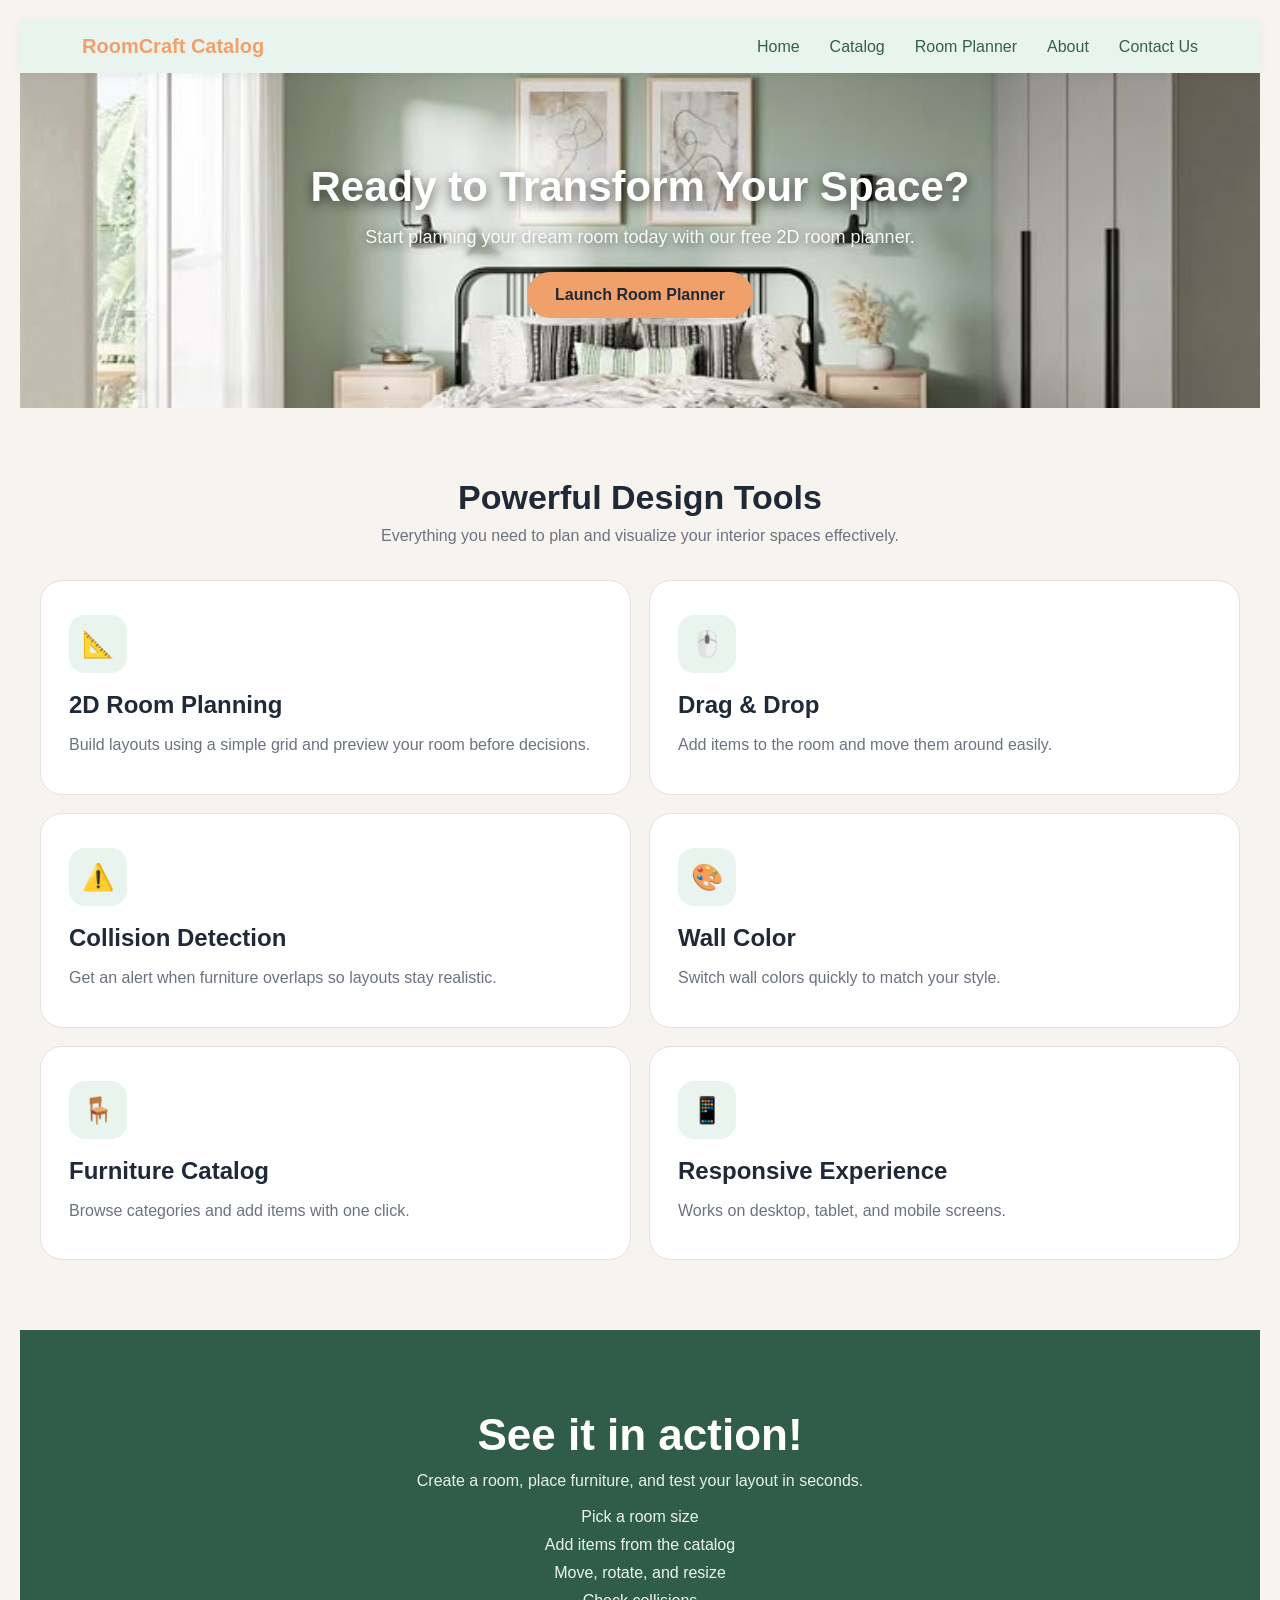
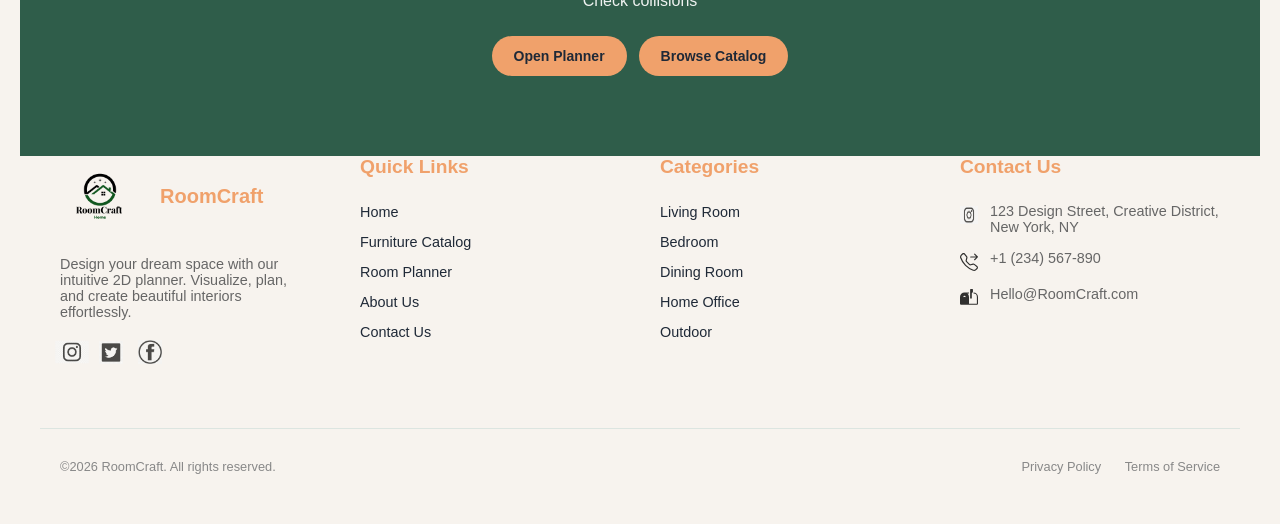
==== commit 83badc9c: "Adding use with the keyboard" ====
--- a/index.html
+++ b/index.html
@@ -47,7 +47,6 @@
 
       <p class="ctaDescription">
         Start planning your dream room today with our free 2D room planner.
-        No sign-up required.
       </p>
 
       <a href="planner.html" class="button">Launch Room Planner</a>
--- a/index.css
+++ b/index.css
@@ -4,381 +4,86 @@
   padding: 0;
   box-sizing: border-box;
 }
-
-/* PAGE BASE */
-html,
-body {
-  width: 100%;
-  height: 100%;
-}
-
-body {
-  font-family: "Assistant", sans-serif;
-  background-color: #f7f3ee;
-  color: #1f2937;
-  line-height: 1.5;
-  margin: 0;
-  padding: 0;
-}
-
-/* SHARED */
-.button {
-  display: inline-block;
-  padding: 12px 24px;
-  text-decoration: none;
-  font-size: 16px;
-  font-weight: 600;
-  border-radius: 8px;
-  cursor: pointer;
-}
-
-/* NAVBAR  */
+/* NAVBAR DESIGN */
 .mainNavbar {
-  display: flex;
-  justify-content: space-between;
-  align-items: center;
-  padding: 15px 5%;
-  background-color: #eaf4ee;
-  box-shadow: 0 2px 10px rgba(0, 0, 0, 0.05);
-  position: sticky;
-  top: 0;
-  z-index: 1000;
+    display: flex;
+    justify-content: space-between;
+    align-items: center;
+    padding: 15px 5%;
+    background-color: #eaf4ee;
+    box-shadow: 0 2px 10px rgba(0,0,0,0.05);
+    position: sticky;
+    /* makes sure the navBar stays at the top at all times */
+    top: 0;
+    z-index: 1000;
 }
 
 .navLinks {
-  display: flex;
-  gap: 30px;
-  list-style: none;
-  align-items: center;
-  margin: 0;
-  padding: 0;
+    display: flex;      
+    gap: 30px;
+    list-style: none;
+    align-items: center;
+    margin: 0;
+    padding: 0;
 }
 
 .navLinks a {
-  text-decoration: none;
-  color: #355f4b;
-  font-weight: 500;
-  transition: color 0.3s;
-}
-
-.navLinks a:hover {
-  color: #f0a16b;
-  font-weight: 700;
-}
-
-.navLinks a[aria-current="page"] {
-  color: #f0a16b;
-  font-weight: 700;
-}
-
+    text-decoration: none;
+    /* no underline */
+    color: #355f4b;
+    font-weight: 500;
+    transition: color 0.3s;
+}
+.hamburgerBtn {
+    display: none; 
+    /* no hamburBtn in screens differet than mobile */
+}
+
+/* only in mobile need to see the the hamburBtn */
+@media (max-width: 768px) {
+    .navLinks.nav-active {
+        display: flex;
+    }
+
+    .hamburgerBtn {
+        display: block;
+        /* displays the btn */
+        background: none;
+        border: none;
+        padding: 0;
+    }
+    .bar {
+        display: block;
+        width: 25px;
+        height: 3px;
+        background-color: #355f4b;
+        margin: 5px auto;
+        transition: all 0.3s ease-in-out;
+    }
+    /* dont want any links on mobile */
+    .navLinks {
+        display: none; 
+        /*later the menue will be opened  */
+       flex-direction: column;
+        width: 100%;
+        position: absolute;
+        top: 60px;
+        left: 0;
+        background-color: #eaf4ee;
+        padding: 20px;
+        box-shadow: 0 5px 10px rgba(0,0,0,0.1);
+        text-align: center;
+        z-index: 100;
+    }
+}
+
+
+/* HAMBURGER BUTTON */
 .hamburgerBtn {
   display: none;
 }
 
-/* HERO SECTION */
-.ctaSection {
-  padding: 90px 20px;
-  text-align: center;
-  color: #000;
-  background-image: url("/images/ROOM.jpg");
-  background-size: cover;
-  background-position: center;
-  background-repeat: no-repeat;
-}
-
-.ctaTitle {
-  font-size: 36px;
-  margin-bottom: 16px;
-}
-
-.ctaDescription {
-  max-width: 600px;
-  margin: 0 auto 24px;
-  font-size: 18px;
-}
-
-.ctaSection .button {
-  background-color: #f0a16b;
-  color: #1f2937;
-  padding: 14px 28px;
-  border-radius: 999px;
-}
-
-.ctaSection .button:hover {
-  background-color: #e89358;
-}
-
-/* TOOLS SECTION */
-.toolsSection {
-  background-color: #f7f3ee;
-  padding: 70px 20px;
-}
-
-.sectionHeader {
-  text-align: center;
-  margin-bottom: 35px;
-}
-
-.sectionTitle {
-  font-family: "Georgia", "Times New Roman", serif;
-  font-size: 34px;
-  color: #1f2937;
-  margin-bottom: 10px;
-}
-
-.sectionSubtitle {
-  color: #6b7280;
-  max-width: 650px;
-  margin: 0 auto;
-  font-size: 16px;
-}
-
-.toolsGrid {
-  display: grid;
-  grid-template-columns: 1fr 1fr;
-  gap: 18px;
-  max-width: 1200px;
-  margin: 0 auto;
-}
-
-.toolCard {
-  background-color: #ffffff;
-  border: 1px solid #e7e1d8;
-  border-radius: 22px;
-  padding: 34px 28px;
-  transition: transform 0.2s, box-shadow 0.2s;
-}
-
-.toolCard:hover {
-  box-shadow: 0 14px 30px rgba(0, 0, 0, 0.08);
-  transform: translateY(-3px);
-}
-
-.toolIcon {
-  width: 58px;
-  height: 58px;
-  border-radius: 16px;
-  background-color: #eaf4ee;
-  display: flex;
-  align-items: center;
-  justify-content: center;
-  margin-bottom: 18px;
-  font-size: 26px;
-  line-height: 1;
-}
-
-.toolTitle {
-  font-size: 24px;
-  margin-bottom: 12px;
-  color: #1f2937;
-}
-
-.toolText {
-  font-size: 16px;
-  line-height: 1.8;
-  color: #6b7280;
-}
-
-/* HOME PREVIEW SECTION */
-.homePreviewSection {
-  background-color: #2f5d4a;
-  padding: 80px 20px;
-}
-
-.previewContainer {
-  max-width: 1200px;
-  margin: 0 auto;
-}
-
-.previewText {
-  text-align: center;
-  max-width: 720px;
-  margin: 0 auto;
-}
-
-.homePreviewSection .sectionTitle {
-  color: #ffffff;
-  font-size: 44px;
-  margin-bottom: 12px;
-}
-
-.homePreviewSection .sectionSubtitle {
-  color: rgba(255, 255, 255, 0.9);
-  font-size: 16px;
-  max-width: 560px;
-  margin: 0 auto 18px;
-}
-
-.previewList {
-  list-style: none;
-  padding: 0;
-  margin: 18px auto 0;
-  max-width: 420px;
-  color: rgba(255, 255, 255, 0.92);
-}
-
-.previewList li {
-  margin: 10px 0;
-}
-
-.previewActions {
-  margin-top: 26px;
-  display: flex;
-  justify-content: center;
-  gap: 12px;
-  flex-wrap: wrap;
-}
-
-.homePreviewSection .button {
-  background-color: #f0a16b;
-  color: #1f2937;
-  border-radius: 999px;
-  padding: 12px 22px;
-  font-size: 14px;
-  font-weight: 700;
-  display: inline-flex;
-  align-items: center;
-  justify-content: center;
-  transition: background-color 0.2s, transform 0.2s;
-}
-
-.homePreviewSection .button:hover {
-  background-color: #e89358;
-  transform: translateY(-2px);
-}
-
-/* FOOTER (same as catalog) */
-.footer {
-  background-color: #1f2937;
-  padding-top: 70px;
-  margin-top: 100px;
-  color: #555;
-  border-top: 1px solid #cfe3d8;
-}
-
-.footerContainer {
-  max-width: 1200px;
-  margin: 0 auto;
-  padding: 0 1.25rem;
-  display: grid;
-  gap: 40px;
-  grid-template-columns: 1fr;
-}
-
-footer h3 {
-  color: #f0a16b;
-  font-size: 1.2rem;
-  margin-bottom: 25px;
-  font-weight: 600;
-}
-
-.footerBrandDescription {
-  font-size: 0.9rem;
-  color: #666;
-  margin-bottom: 20px;
-  max-width: 250px;
-}
-
-.footerLogo {
-  display: flex;
-  align-items: center;
-  margin-bottom: 20px;
-  gap: 10px;
-}
-
-.footerLogo img {
-  width: 80px;
-  height: auto;
-  object-fit: contain;
-  margin-right: 10px;
-  mix-blend-mode: multiply;
-}
-
-.logoText {
-  font-weight: bold;
-  font-size: 1.25rem;
-  color: #f0a16b;
-}
-
-.socialMediaIcons {
-  display: flex;
-  gap: 15px;
-}
-
-.socialMediaIcons a {
-  text-decoration: none;
-}
-
-.socialMediaIcons img {
-  width: 24px;
-  height: 24px;
-  object-fit: contain;
-  opacity: 0.7;
-}
-
-.socialMediaIcons a:first-child img {
-  transform: scale(1.4);
-}
-
-.footerLinks {
-  list-style: none;
-  padding: 0;
-  margin: 0;
-}
-
-.footerLinks li {
-  margin-bottom: 12px;
-}
-
-.footerLinks a {
-  text-decoration: none;
-  color: #1f2937;
-  font-size: 0.9rem;
-}
-
-.footerContactOptions {
-  list-style: none;
-  padding: 0;
-}
-
-.footerContactOptions li {
-  display: flex;
-  align-items: flex-start;
-  gap: 12px;
-  margin-bottom: 15px;
-  font-size: 0.9rem;
-  color: #666;
-}
-
-.contactUsIcons {
-  width: 18px;
-  height: 18px;
-  opacity: 0.8;
-  margin-top: 3px;
-}
-
-.footerBottom {
-  margin-top: 60px;
-  border-top: 1px solid #dce5e0;
-  padding: 30px 20px;
-  display: flex;
-  flex-direction: column;
-  align-items: center;
-  gap: 15px;
-  max-width: 1200px;
-  margin-left: auto;
-  margin-right: auto;
-  font-size: 0.8rem;
-  color: #888;
-}
-
-.footerLegalyLinks a {
-  text-decoration: none;
-  color: #888;
-  margin-left: 20px;
-}
-
-/* RESPONSIVE (only medium + phone) */
+/* MOBILE MENU */
 @media (max-width: 768px) {
   .navLinks.nav-active {
     display: flex;
@@ -413,24 +118,367 @@
     text-align: center;
     z-index: 100;
   }
-
-  .toolsGrid {
+}
+
+
+body {
+    font-family: "Assistant", sans-serif;
+    background-color: #f7f3ee;
+    color: #1f2937;
+    margin: 0;
+    padding: 20px;
+}
+
+/* SHARED */
+.button {
+  display: inline-block;
+  padding: 12px 24px;
+  text-decoration: none;
+  font-size: 16px;
+  font-weight: 600;
+  border-radius: 8px;
+  cursor: pointer;
+}
+
+/* HERO SECTION */
+.ctaSection {
+  padding: 90px 20px;
+  text-align: center;
+  color: #000;
+  background-image: url("/images/ROOM.jpg");
+  background-size: cover;
+  background-position: center;
+  background-repeat: no-repeat;
+}
+
+.ctaTitle {
+  font-size: 42px;
+  font-weight: 800;
+  color: #ffffff;
+  margin-bottom: 16px;
+  text-shadow: 0 4px 12px rgba(0, 0, 0, 0.6);
+}
+
+.ctaDescription {
+  font-size: 18px;
+  color: rgba(255, 255, 255, 0.95);
+  max-width: 600px;
+  margin: 0 auto 24px;
+  text-shadow: 0 2px 8px rgba(0, 0, 0, 0.5);
+}
+
+
+
+.ctaSection .button {
+  background-color: #f0a16b;
+  color: #1f2937;
+  padding: 14px 28px;
+  border-radius: 999px;
+}
+
+.ctaSection .button:hover {
+  background-color: #e89358;
+}
+
+
+/* TOOLS SECTION */
+.toolsSection {
+  background-color: #f7f3ee;
+  padding: 70px 20px;
+}
+
+.sectionHeader {
+  text-align: center;
+  margin-bottom: 35px;
+}
+
+.sectionTitle {
+  font-family: "Assistant", sans-serif;
+  font-size: 34px;
+  color: #1f2937;
+  margin-bottom: 10px;
+}
+
+.sectionSubtitle {
+  color: #6b7280;
+  max-width: 650px;
+  margin: 0 auto;
+  font-size: 16px;
+}
+
+.toolsGrid {
+  display: grid;
+  grid-template-columns: 1fr 1fr;
+  gap: 18px;
+  max-width: 1200px;
+  margin: 0 auto;
+}
+
+.toolCard {
+  background-color: #ffffff;
+  border: 1px solid #e7e1d8;
+  border-radius: 22px;
+  padding: 34px 28px;
+  transition: transform 0.2s, box-shadow 0.2s;
+}
+
+.toolCard:hover {
+  box-shadow: 0 14px 30px rgba(0, 0, 0, 0.08);
+  transform: translateY(-3px);
+}
+
+.toolIcon {
+  width: 58px;
+  height: 58px;
+  border-radius: 16px;
+  background-color: #eaf4ee;
+  display: flex;
+  align-items: center;
+  justify-content: center;
+  margin-bottom: 18px;
+  font-size: 26px;
+  line-height: 1;
+}
+
+.toolTitle {
+  font-size: 24px;
+  margin-bottom: 12px;
+  color: #1f2937;
+}
+
+.toolText {
+  font-size: 16px;
+  line-height: 1.8;
+  color: #6b7280;
+}
+
+/* HOME PREVIEW SECTION */
+.homePreviewSection {
+  background-color: #2f5d4a;
+  padding: 80px 20px;
+}
+
+.previewContainer {
+  max-width: 1200px;
+  margin: 0 auto;
+}
+
+.previewText {
+  text-align: center;
+  max-width: 720px;
+  margin: 0 auto;
+}
+
+.homePreviewSection .sectionTitle {
+  color: #ffffff;
+  font-size: 44px;
+  margin-bottom: 12px;
+}
+
+.homePreviewSection .sectionSubtitle {
+  color: rgba(255, 255, 255, 0.9);
+  font-size: 16px;
+  max-width: 560px;
+  margin: 0 auto 18px;
+}
+
+.previewList {
+  list-style: none;
+  padding: 0;
+  margin: 18px auto 0;
+  max-width: 420px;
+  color: rgba(255, 255, 255, 0.92);
+}
+
+.previewList li {
+  margin: 10px 0;
+}
+
+.previewActions {
+  margin-top: 26px;
+  display: flex;
+  justify-content: center;
+  gap: 12px;
+  flex-wrap: wrap;
+}
+
+.homePreviewSection .button {
+  background-color: #f0a16b;
+  color: #1f2937;
+  border-radius: 999px;
+  padding: 12px 22px;
+  font-size: 14px;
+  font-weight: 700;
+  display: inline-flex;
+  align-items: center;
+  justify-content: center;
+  transition: background-color 0.2s, transform 0.2s;
+}
+
+.homePreviewSection .button:hover {
+  background-color: #e89358;
+  transform: translateY(-2px);
+}
+
+/* FOOTER*/
+.footer {
+    background-color: #1f2937;
+    padding-top: 70px;
+    margin-top: 100px;
+    color: #555;
+    border-top: 1px solid #cfe3d8;
+}
+
+.footerContainer {
+    max-width: 1200px;
+    /* for the responsivity */
+    margin: 0 auto;
+    padding: 0 1.25rem; 
+    /* the side spaces */
+    display: grid;
+    gap: 40px;
     grid-template-columns: 1fr;
-  }
-
-  .footerContainer {
-    grid-template-columns: 1fr;
-  }
-
-  .footerBottom {
+    /* default-mobile, only one colum */
+}
+
+/* there isnt much content in the footer so I can make sure that only in the mobile there are different colums */
+/* anything but mobile - 4 colums in the footer */
+@media (min-width: 768px) {
+    .footerContainer {
+        grid-template-columns: repeat(4, 1fr);
+        /*the same as we did in the chess board */
+    }
+}
+
+/* the footer title, call an attribute not a class */
+footer h3 {
+    color: #f0a16b;
+    font-size: 1.2rem; 
+    margin-bottom: 25px;
+    font-weight: 600;
+}
+
+.footerBrandDescription {
+    font-size: 0.9rem; 
+    color: #666;
+    margin-bottom: 20px;
+    max-width: 250px;
+}
+
+.footerLogo {
+    display: flex;
+    align-items: center;
+    margin-bottom: 20px;
+    gap: 10px;
+}
+
+/* !!!!!!!!!!!!might need to cahnge thje logo photo size, need to think about that!!!!!!!!!!11 */
+.footerLogo img{
+    width: 80px;
+    height: auto;
+    object-fit: contain;
+    margin-right: 10px;
+ /* removes the background from the image */
+    mix-blend-mode: multiply;
+}
+
+.logoText {
+    font-weight: bold;
+    font-size: 1.25rem; 
+    color: #f0a16b;
+}
+
+.socialMediaIcons {
+    display: flex;
+    gap: 15px;
+
+}
+.socialMediaIcons a {
+     text-decoration: none; 
+    /* takes off the underline from the link */
+}
+
+.socialMediaIcons img {
+    width: 24px;
+    height: 24px;
+    object-fit: contain;
+    opacity: 0.7;
+}
+.socialMediaIcons a:first-child img {
+    /* fixing the instagram problem */
+    transform: scale(1.4); 
+}
+
+.footerLinks {
+    list-style: none; 
+    /* takes off the actual bullet visual from the list */
+    padding: 0;
+    margin: 0;
+}
+
+.footerLinks li {
+    margin-bottom: 12px;
+}
+
+.footerLinks a {
+    text-decoration: none;
+    color: #1f2937;
+    font-size: 0.9rem; 
+}
+
+.footerContactOptions {
+    list-style: none;
+    padding: 0;
+}
+
+.footerContactOptions li {
+    display: flex;
+    align-items: flex-start;
+    gap: 12px;
+    margin-bottom: 15px;
+    font-size: 0.9rem;
+    color: #666;
+}
+
+.contactUsIcons {
+    width: 18px;
+    height: 18px;
+    opacity: 0.8;
+    margin-top: 3px;
+}
+
+.footerBottom {
+    margin-top: 60px;
+    border-top: 1px solid #dce5e0;
+    padding: 30px 20px;
+    
+    display: flex;
     flex-direction: column;
-    text-align: center;
-  }
-
-  .footerLegalyLinks a {
-    margin-left: 12px;
-    margin-right: 12px;
-  }
+    /* default-phone-one underneath another */
+    align-items: center;
+    gap: 15px;
+    
+    max-width: 1200px;
+    margin-left: auto;
+    margin-right: auto;
+    font-size: 0.8rem; 
+    color: #888;
+}
+
+.footerLegalyLinks a {
+    text-decoration: none;
+    /* no underline in the links */
+    color: #888;
+    margin-left: 20px;
+}
+
+/* only in phone size it doesnt have place, in all the other screens its ok */
+@media (min-width: 768px) {
+    .footerBottom {
+        flex-direction: row; 
+        /* one row */
+        justify-content: space-between; 
+    }
 }
 
 @media (max-width: 480px) {
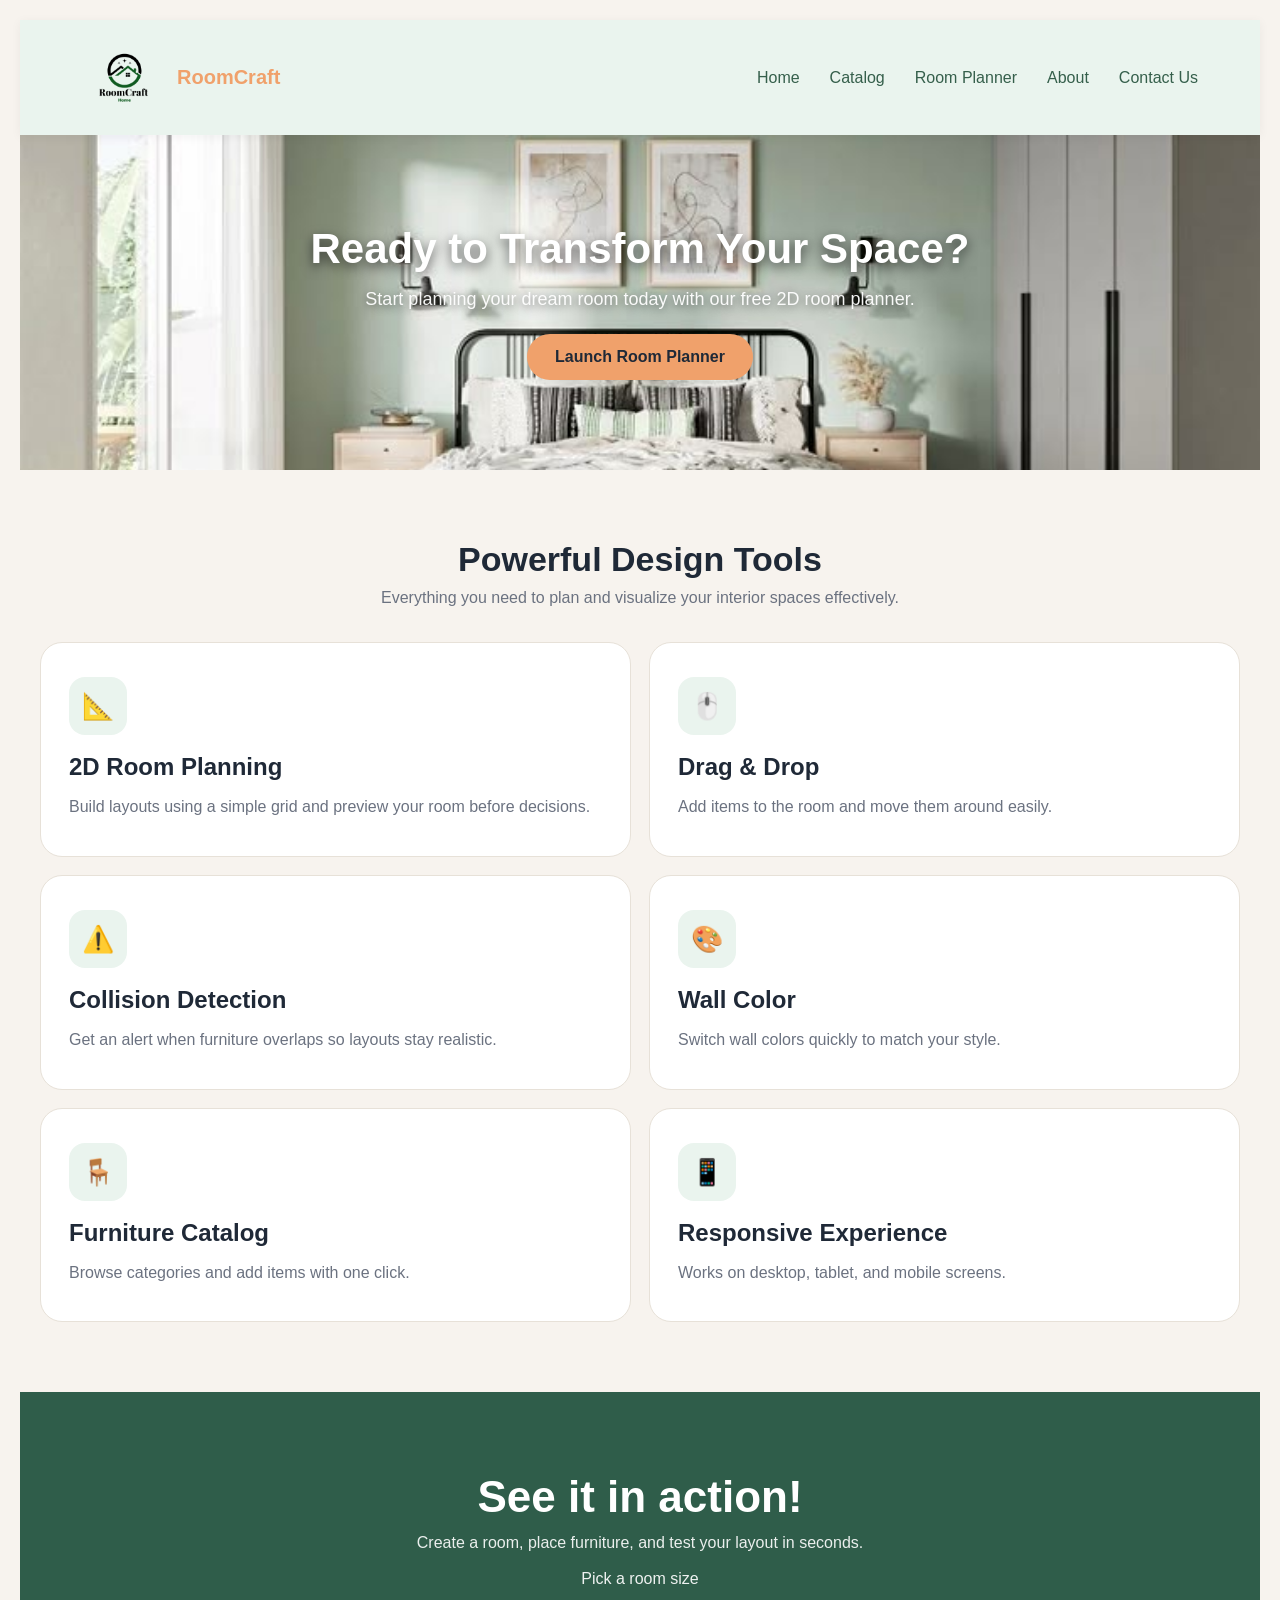
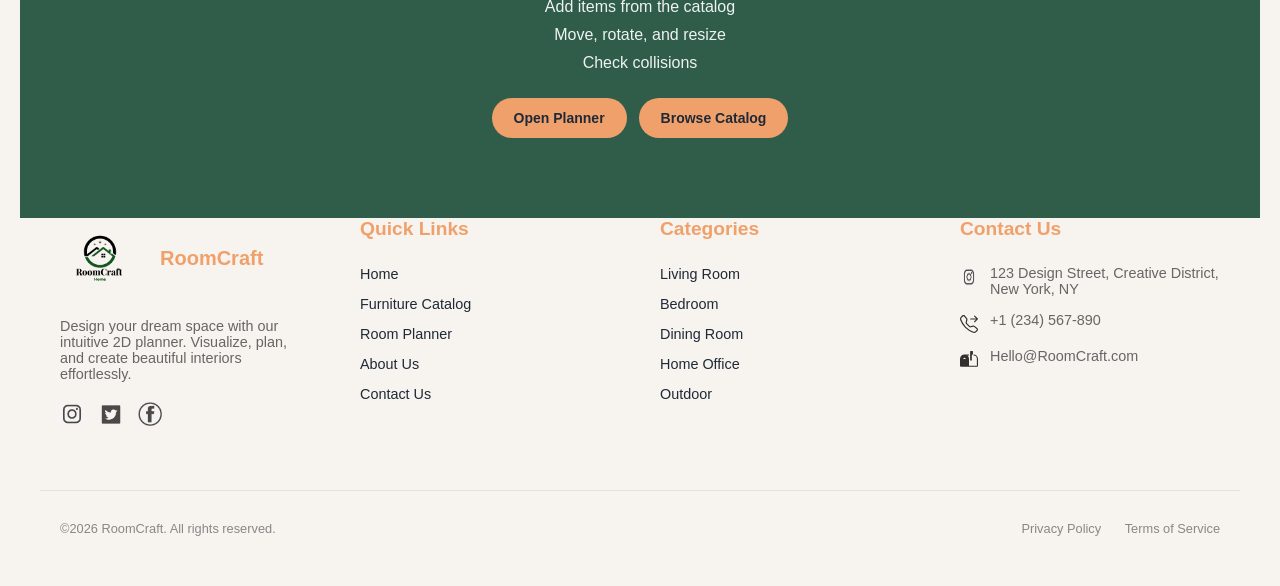
==== commit 2c1a8c7b: "added logo" ====
--- a/index.html
+++ b/index.html
@@ -16,7 +16,10 @@
     <header class="mainNavbar">
 
         <div class="navLogo">
-            <span class="logoText">RoomCraft Catalog</span>
+         <a href="index.html" class="logo">
+          <img src="./images/LOGO.png" alt="RoomCraft logo" class="logoImage">
+          <span class="logoText">RoomCraft</span>
+         </a>
         </div>
 
         <button class="hamburgerBtn" id="hamburgerBtn">
--- a/index.css
+++ b/index.css
@@ -120,6 +120,43 @@
   }
 }
 
+/* NAVBAR LOGO */
+.logo {
+  text-decoration: none;
+  display: flex;
+  align-items: center;
+  gap: 10px;
+  color: inherit;
+}
+
+.logoImage {
+  height: 85px;
+  width: auto;
+  display: block;
+}
+
+.logoText {
+  display: inline-flex;
+  flex-direction: column;
+  line-height: 1.05;
+
+  /* merged duplicate footer styles into the same class */
+  font-weight: bold;
+  font-size: 1.25rem;
+  color: #f0a16b;
+}
+
+.logoName {
+  color: #f0a16b;
+  font-size: 18px;
+  font-weight: 700;
+}
+
+.logoTagline {
+  color: #5f7f71;
+  font-size: 12px;
+  display: block;
+}
 
 body {
     font-family: "Assistant", sans-serif;
@@ -494,3 +531,10 @@
     font-size: 34px;
   }
 }
+/* POP EFFECT */
+/* mouseover the card, js will make it happen */
+
+.navLinks a.text-highlight {
+    color: #f0a16b;
+    font-weight: 700;
+}
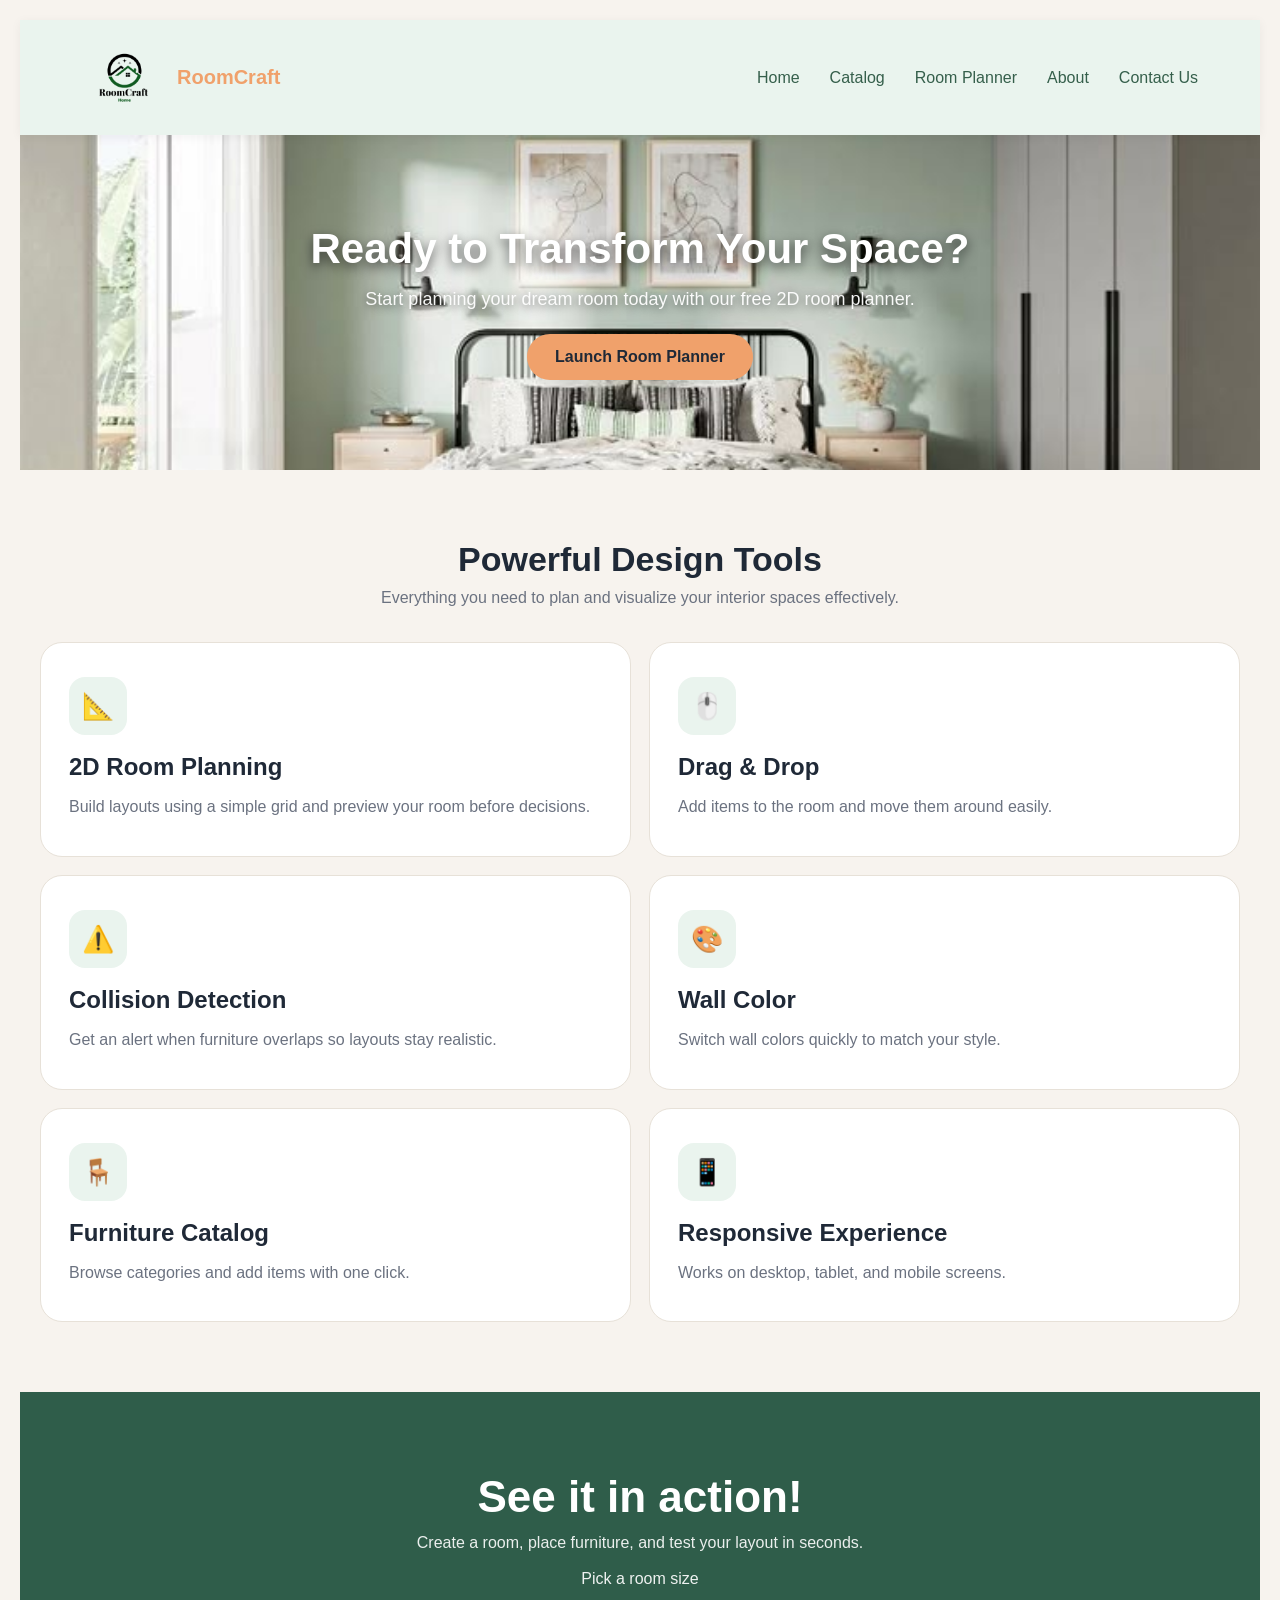
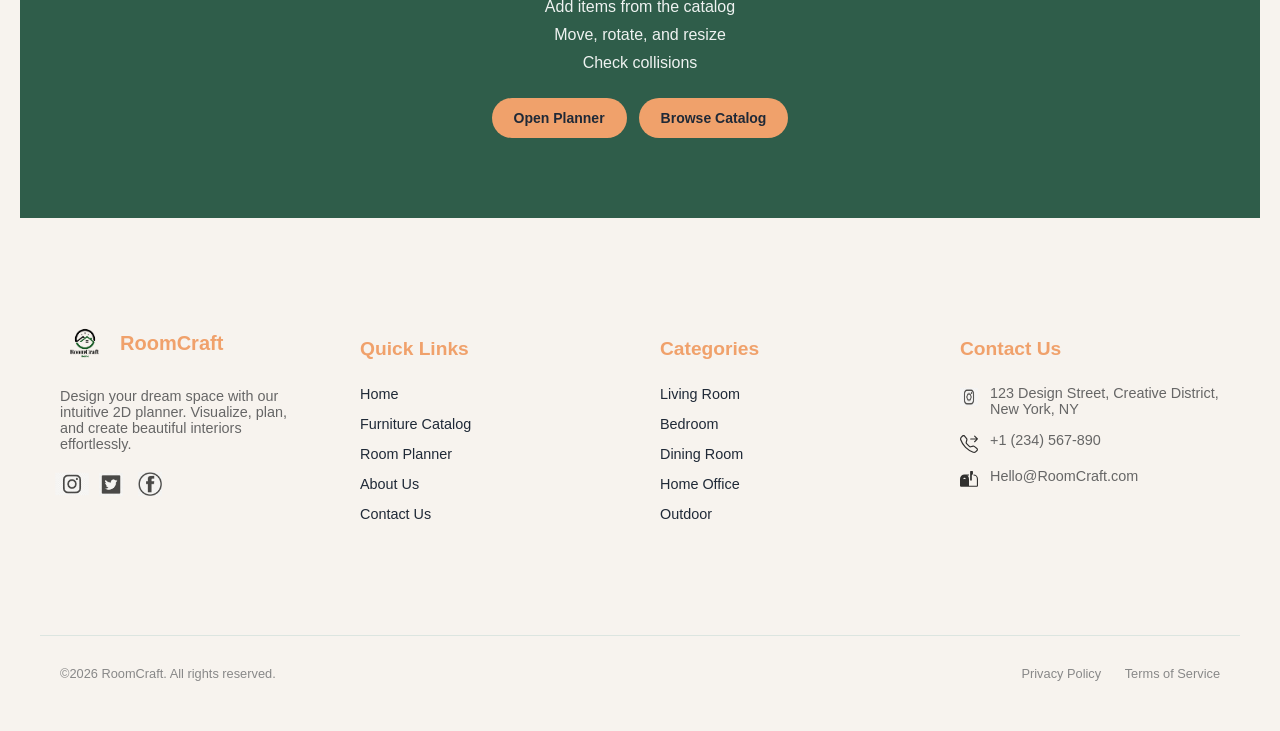
==== commit 889fad15: "fit hero image" ====
--- a/index.html
+++ b/index.html
@@ -39,7 +39,6 @@
         </nav>
 
     </header>
-
 
 
 
--- a/index.css
+++ b/index.css
@@ -182,11 +182,13 @@
   padding: 90px 20px;
   text-align: center;
   color: #000;
-  background-image: url("/images/ROOM.jpg");
+
+background-image: url("images/ADI.png");
   background-size: cover;
   background-position: center;
   background-repeat: no-repeat;
 }
+
 
 .ctaTitle {
   font-size: 42px;
@@ -357,7 +359,7 @@
   transform: translateY(-2px);
 }
 
-/* FOOTER*/
+* --- Footer --- */
 .footer {
     background-color: #1f2937;
     padding-top: 70px;
@@ -368,35 +370,28 @@
 
 .footerContainer {
     max-width: 1200px;
-    /* for the responsivity */
-    margin: 0 auto;
-    padding: 0 1.25rem; 
-    /* the side spaces */
+    margin: 100px auto;
+    padding: 0 1.25rem;
     display: grid;
     gap: 40px;
     grid-template-columns: 1fr;
-    /* default-mobile, only one colum */
-}
-
-/* there isnt much content in the footer so I can make sure that only in the mobile there are different colums */
-/* anything but mobile - 4 colums in the footer */
+}
+
 @media (min-width: 768px) {
     .footerContainer {
         grid-template-columns: repeat(4, 1fr);
-        /*the same as we did in the chess board */
-    }
-}
-
-/* the footer title, call an attribute not a class */
+    }
+}
+
 footer h3 {
     color: #f0a16b;
-    font-size: 1.2rem; 
-    margin-bottom: 25px;
+    font-size: 1.2rem;
+    margin: 1em 0 25px;
     font-weight: 600;
 }
 
 .footerBrandDescription {
-    font-size: 0.9rem; 
+    font-size: 0.9rem;
     color: #666;
     margin-bottom: 20px;
     max-width: 250px;
@@ -409,30 +404,27 @@
     gap: 10px;
 }
 
-/* !!!!!!!!!!!!might need to cahnge thje logo photo size, need to think about that!!!!!!!!!!11 */
 .footerLogo img{
-    width: 80px;
+    width: 50px;
     height: auto;
     object-fit: contain;
-    margin-right: 10px;
- /* removes the background from the image */
+    margin-right: 0;
     mix-blend-mode: multiply;
 }
 
 .logoText {
     font-weight: bold;
-    font-size: 1.25rem; 
+    font-size: 1.25rem;
     color: #f0a16b;
 }
 
 .socialMediaIcons {
     display: flex;
     gap: 15px;
-
-}
+}
+
 .socialMediaIcons a {
-     text-decoration: none; 
-    /* takes off the underline from the link */
+     text-decoration: none;
 }
 
 .socialMediaIcons img {
@@ -441,14 +433,13 @@
     object-fit: contain;
     opacity: 0.7;
 }
+
 .socialMediaIcons a:first-child img {
-    /* fixing the instagram problem */
-    transform: scale(1.4); 
+    transform: scale(1.4);
 }
 
 .footerLinks {
-    list-style: none; 
-    /* takes off the actual bullet visual from the list */
+    list-style: none;
     padding: 0;
     margin: 0;
 }
@@ -460,7 +451,7 @@
 .footerLinks a {
     text-decoration: none;
     color: #1f2937;
-    font-size: 0.9rem; 
+    font-size: 0.9rem;
 }
 
 .footerContactOptions {
@@ -488,48 +479,83 @@
     margin-top: 60px;
     border-top: 1px solid #dce5e0;
     padding: 30px 20px;
-    
     display: flex;
     flex-direction: column;
-    /* default-phone-one underneath another */
     align-items: center;
     gap: 15px;
-    
     max-width: 1200px;
     margin-left: auto;
     margin-right: auto;
-    font-size: 0.8rem; 
+    font-size: 0.8rem;
     color: #888;
 }
 
 .footerLegalyLinks a {
     text-decoration: none;
-    /* no underline in the links */
     color: #888;
     margin-left: 20px;
 }
 
-/* only in phone size it doesnt have place, in all the other screens its ok */
 @media (min-width: 768px) {
     .footerBottom {
-        flex-direction: row; 
-        /* one row */
-        justify-content: space-between; 
-    }
-}
-
+        flex-direction: row;
+        justify-content: space-between;
+    }
+}
+
+/* --- Responsive Design --- */
+
+/* Desktop / Laptop (max-width: 1024px) */
+@media (max-width: 1024px) {
+    main {
+        flex-direction: column;
+        align-items: center;
+    }
+
+    #sidebar {
+        width: 100%;
+        border-right: none;
+        border-bottom: 2px solid #ddd;
+        box-sizing: border-box;
+    }
+
+    .furnitureLibraryGrid {
+        grid-template-columns: repeat(auto-fill, minmax(80px, 1fr));
+    }
+
+    .receiptSection {
+        width: 100%;
+        box-sizing: border-box;
+    }
+}
+
+/* Tablet (max-width: 768px) */
+@media (max-width: 768px) {
+    /* Adjustments for tablet if necessary, mostly covered by 1024px logic */
+    .gridContainer {
+        max-width: 100%;
+    }
+}
+
+/* Mobile (max-width: 480px) */
 @media (max-width: 480px) {
-  .ctaTitle {
-    font-size: 28px;
-  }
-
-  .ctaDescription {
-    font-size: 16px;
-  }
-
-  .homePreviewSection .sectionTitle {
-    font-size: 34px;
-  }
+    .gridContainer {
+        width: 100%;
+        height: auto;
+        aspect-ratio: 1 / 1;
+    }
+
+    .gridBlock {
+        font-size: 5vw; /* Scale icons with viewport */
+    }
+
+    .gridBlock.isLarge {
+        font-size: 8vw;
+    }
+    
+    .furnitureCard span {
+        font-size: 30px;
+    }
 }
 /* POP EFFECT */
 /* mouseover the card, js will make it happen */
